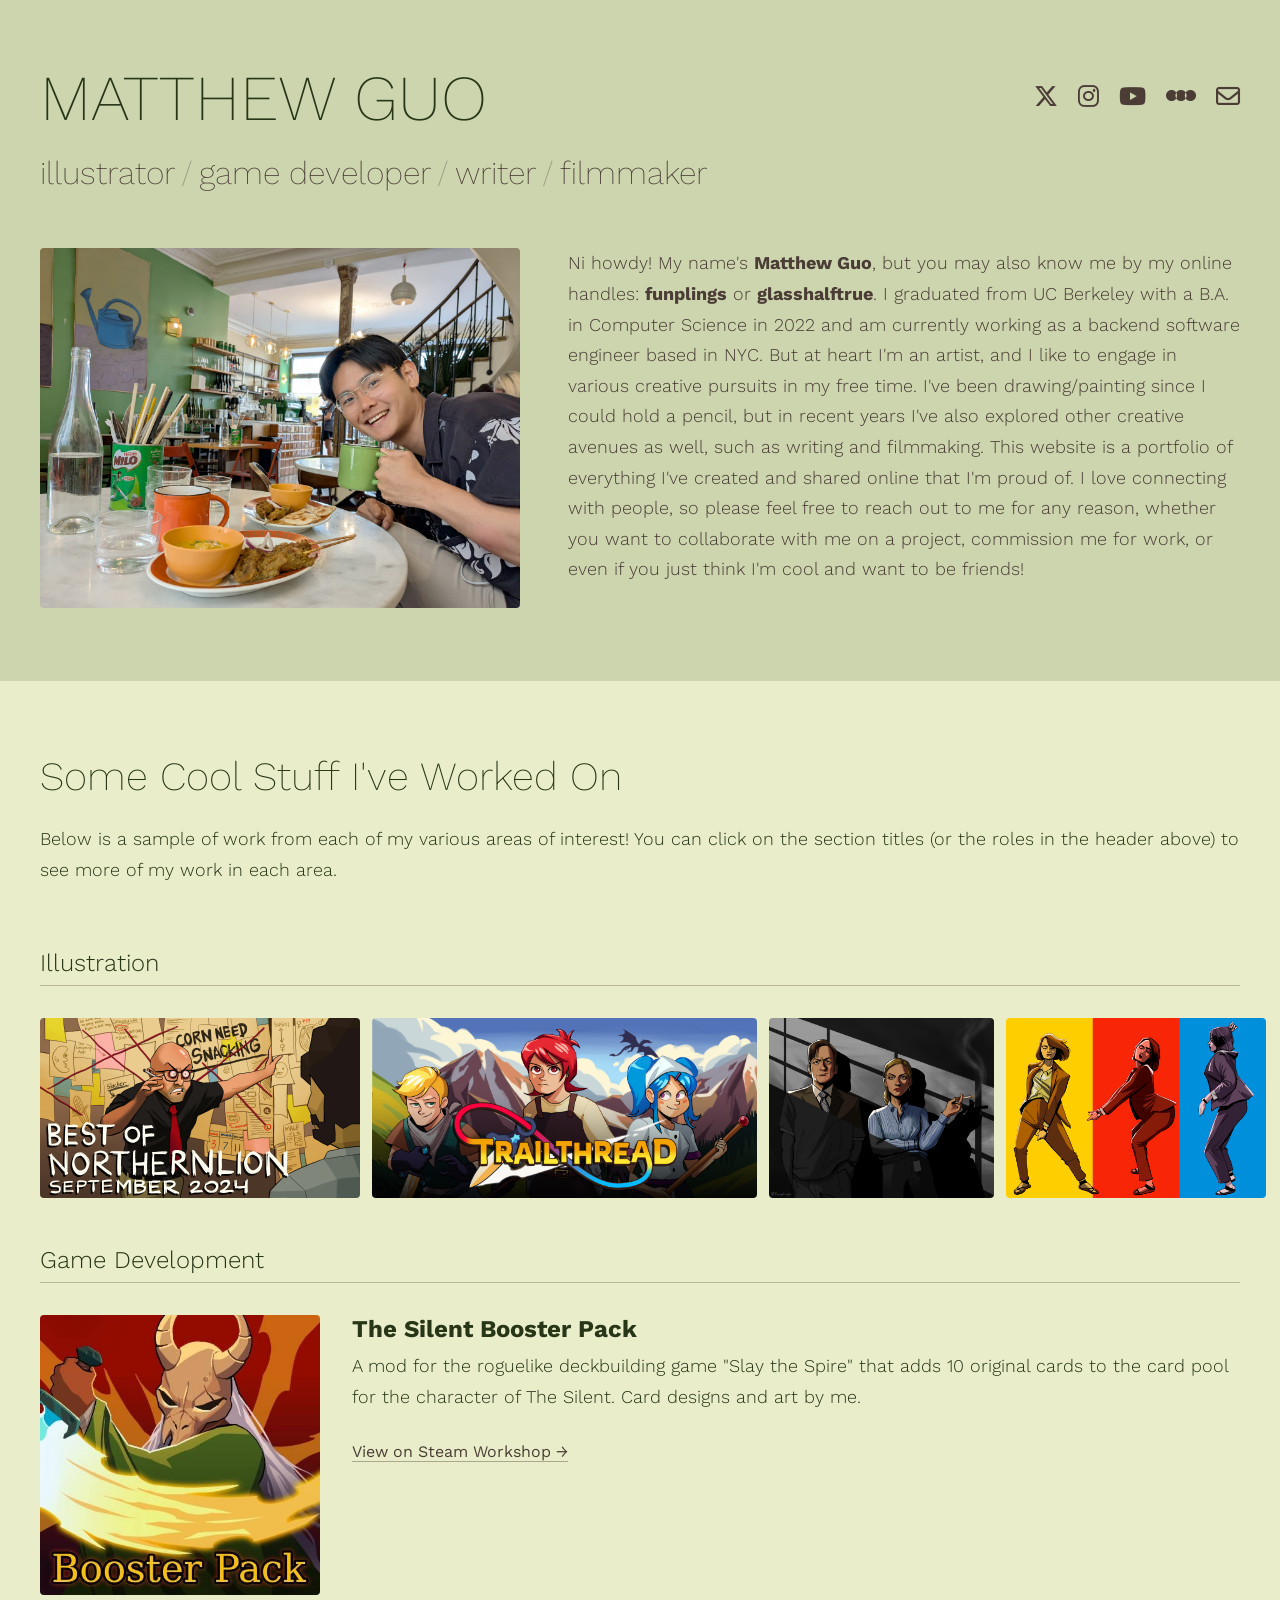
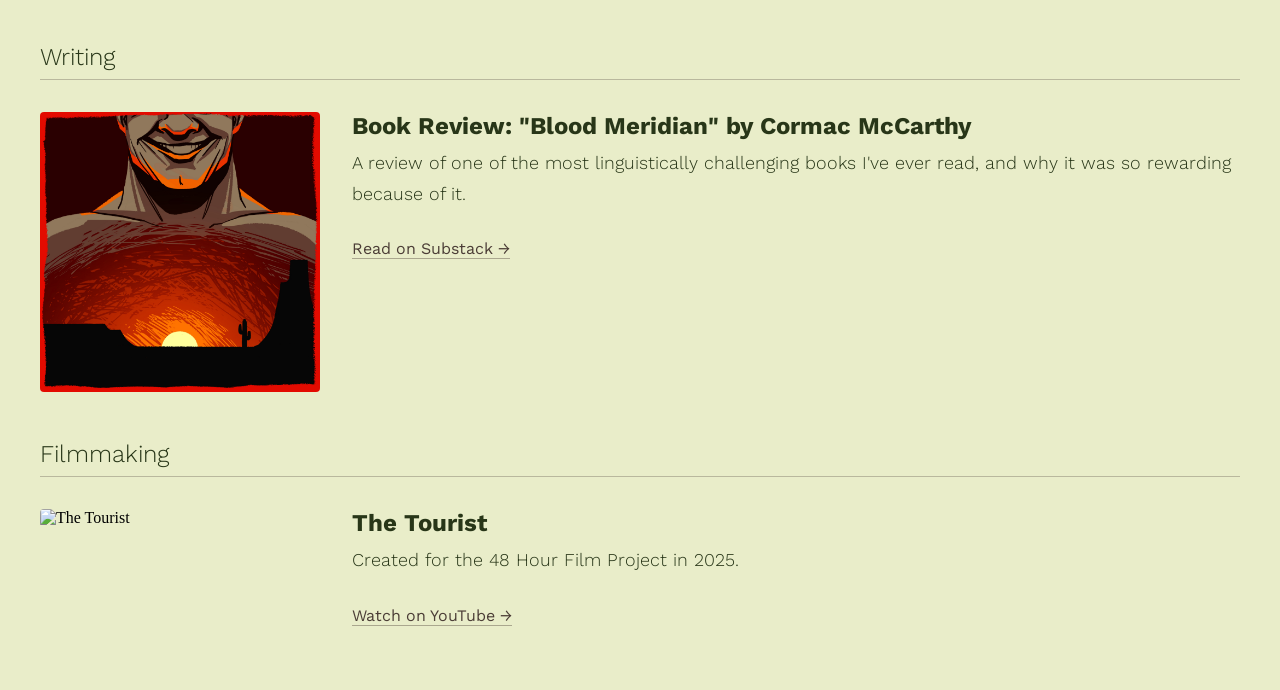
==== index.html @ 352f8424 "fix for mobile and other things" ====
<!DOCTYPE html>
<html lang="en">
<head>
    <meta charset="UTF-8">
    <meta name="viewport" content="width=device-width, initial-scale=1.0">
    <link rel="preconnect" href="https://fonts.googleapis.com">
    <link rel="preconnect" href="https://fonts.gstatic.com" crossorigin>
    <link href="https://fonts.googleapis.com/css2?family=Work+Sans:ital,wght@0,100..900;1,100..900&display=swap" rel="stylesheet">
    <link rel="stylesheet" href="styles.css">
    <title>Matthew Guo</title>
    <style>
        .profile {
            display: flex;
            gap: 48px;
            align-items: flex-start;
        }

        .profile-image {
            width: 480px;
            flex-shrink: 0;
            border-radius: 4px;
        }

        .bio {
            line-height: 1.7;
        }

        @media (max-width: 768px) {
            .profile {
                flex-direction: column;
            }

            .profile-image {
                width: 100%;
            }
        }


        .showcase {
            margin-top: 64px;
            display: flex;
            flex-direction: column;
            gap: 48px;
        }

        .showcase-section {
            display: flex;
            flex-direction: column;
            gap: 16px;
        }

        .section-heading:hover {
            opacity: 0.6;
        }

        .showcase-content {
            display: flex;
            gap: 32px;
            align-items: flex-start;
        }

        .showcase-images {
            display: flex;
            gap: 12px;
            flex-shrink: 0;
        }

        .showcase-images img {
            width: 280px;
            height: auto;
            border-radius: 4px;
        }

        .showcase-images--illustrations img {
            width: auto;
            height: 180px;
            cursor: pointer;
            transition: opacity 0.2s ease;
        }

        .showcase-images--illustrations img:hover {
            opacity: 0.85;
        }

        .showcase-info h4 {
            margin-bottom: 8px;
        }

        @media (max-width: 768px) {
            .showcase {
                margin-top: 32px;
                gap: 32px;
            }

            .showcase-content {
                flex-direction: column;
            }

            .showcase-images {
                width: 100%;
                flex-wrap: wrap;
            }

            .showcase-images img {
                width: calc(50% - 6px);
            }

            .showcase-images--illustrations img {
                width: calc(50% - 6px);
                height: auto;
            }
        }
    </style>
</head>
<body>
    <div class="container">
        <div id="site-header"></div>

        <div class="profile">
            <img src="src/assets/images/matthew_guo.png" class="profile-image">
            <div class="bio">
                Ni howdy! My name's <b>Matthew Guo</b>, but you may also know me by my online handles: <b>funplings</b> or <b>glasshalftrue</b>. I graduated from UC Berkeley with a B.A. in Computer Science in 2022 and am currently working as a backend software engineer based in NYC. But at heart I'm an artist, and I like to engage in various creative pursuits in my free time. I've been drawing/painting since I could hold a pencil, but in recent years I've also explored other creative avenues as well, such as writing and filmmaking. This website is a portfolio of everything I've created and shared online that I'm proud of. I love connecting with people, so please feel free to reach out to me for any reason, whether you want to collaborate with me on a project, commission me for work, or even if you just think I'm cool and want to be friends!
            </div>
        </div>
    </div>

    <div class="works-section">
        <div class="container">
        <h2>Some Cool Stuff I've Worked On</h2>
        <p>Below is a sample of work from each of my various areas of interest! You can click on the section titles (or the roles in the header above) to see more of my work in each area.</p>
        <div class="showcase">
            <div class="showcase-section">
                <a href="illustrator.html" class="section-heading">Illustration</a>
                <div class="showcase-content">
                    <div class="showcase-images showcase-images--illustrations">
                        <img src="src/assets/images/art/commissions/best-of-sept-2024.png" alt="Best of Northernlion 2024">
                        <img src="src/assets/images/art/commissions/trailthread.png" alt="Trailthread">
                        <img src="src/assets/images/art/personal/kim_and_jimmy.png" alt="Kim and Jimmy">
                        <img src="src/assets/images/art/personal/kinds_of_kindness.png" alt="Kinds of Kindness">
                    </div>
                </div>
            </div>

            <div class="showcase-section">
                <a href="game-developer.html" class="section-heading">Game Development</a>
                <div class="showcase-content">
                    <div class="showcase-images">
                        <img src="src/assets/images/game_thumbnails/silent_booster_pack.png" alt="The Silent Booster Pack">
                    </div>
                    <div class="showcase-info">
                        <h4><b>The Silent Booster Pack</b></h4>
                        <p>A mod for the roguelike deckbuilding game "Slay the Spire" that adds 10 original cards to the card pool for the character of The Silent. Card designs and art by me.</p>
                        <a href="https://steamcommunity.com/sharedfiles/filedetails/?id=2894835703" target="_blank" class="read-link">View on Steam Workshop →</a>
                    </div>
                </div>
            </div>

            <div class="showcase-section">
                <a href="writer.html" class="section-heading">Writing</a>
                <div class="showcase-content">
                    <div class="showcase-images">
                        <img src="src/assets/images/article_thumbnails/blood_meridian_review.png" alt="Book Review: Blood Meridian by Cormac McCarthy">
                    </div>
                    <div class="showcase-info">
                        <h4><b>Book Review: "Blood Meridian" by Cormac McCarthy</b></h4>
                        <p>A review of one of the most linguistically challenging books I've ever read, and why it was so rewarding because of it.</p>
                        <a href="https://glasshalftrue.substack.com/p/book-review-blood-meridian-by-cormac" target="_blank" class="read-link">Read on Substack →</a>
                    </div>
                </div>
            </div>

            <div class="showcase-section">
                <a href="filmmaker.html" class="section-heading">Filmmaking</a>
                <div class="showcase-content">
                    <div class="showcase-images">
                        <img src="https://img.youtube.com/vi/J6DMEu5C-rU/maxresdefault.jpg" alt="The Tourist">
                    </div>
                    <div class="showcase-info">
                        <h4><b>The Tourist</b></h4>
                        <p>Created for the 48 Hour Film Project in 2025.</p>
                        <a href="https://www.youtube.com/watch?v=J6DMEu5C-rU" target="_blank" class="read-link">Watch on YouTube →</a>
                    </div>
                </div>
            </div>
        </div>
        </div>
    </div>

    <div id="modal" class="modal">
        <span class="modal-close">&times;</span>
        <img class="modal-content" id="modal-image">
    </div>

    <script>
        const modal = document.getElementById('modal');
        const modalImg = document.getElementById('modal-image');
        const closeBtn = document.querySelector('.modal-close');
        const showcaseImages = document.querySelectorAll('.showcase-images--illustrations img');

        showcaseImages.forEach(img => {
            img.addEventListener('click', function() {
                modal.classList.add('show');
                modalImg.src = this.src;
            });
        });

        closeBtn.addEventListener('click', function() {
            modal.classList.remove('show');
        });

        modal.addEventListener('click', function(e) {
            if (e.target === modal) {
                modal.classList.remove('show');
            }
        });
    </script>
    <script src="header.js"></script>
    <script>initHeader(null);</script>
</body>
</html>
---- styles.css ----
body {
    background-color: #ccd5ae;
    margin: 0;
}

.container {
    max-width: 1200px;
    margin: 0 auto;
    position: relative;
    padding: 0 24px;
}

h1 {
    color: #283618;
    font-size: 64px;
    font-family: "Work Sans", sans-serif;
    font-weight: 200;
    font-style: normal;
    margin-bottom: 10px;
    margin-top: 60px;
}

h1 a {
    color: inherit;
    text-decoration: none;
}

.roles {
    color: rgb(75, 61, 54);
    font-size: 32px;
    font-family: "Work Sans", sans-serif;
    font-weight: 200;
    font-style: normal;
    margin-top: 0;
    margin-bottom: 48px;
}

.roles a {
    color: rgb(75, 61, 54);
    text-decoration: none;
    transition: opacity 0.2s ease;
}

.roles a:hover {
    opacity: 0.5;
}

.roles a.active {
    font-weight: 500;
}

.roles .sep {
    opacity: 0.4;
    margin: 0 6px;
}

.bio {
    color: rgb(75, 61, 54);
    font-family: "Work Sans", sans-serif;
    font-weight: 300;
    font-size: 18px;
    line-height: 1.7;
    margin-bottom: 48px;
}

.art-grid {
    display: grid;
    grid-template-columns: 1fr 1fr 1fr;
    gap: 16px;
    margin-top: 20px;
}

.art-column {
    padding: 0px;
    border-radius: 8px;
}

.art-image {
    width: 100%;
    max-width: 400px;
    margin-bottom: 16px;
    cursor: pointer;
}

.modal {
    display: none;
    position: fixed;
    z-index: 1000;
    left: 0;
    top: 0;
    width: 100%;
    height: 100%;
    background-color: rgba(0, 0, 0, 0.8);
    justify-content: center;
    align-items: center;
}

.modal.show {
    display: flex;
}

.modal-content {
    max-width: 90%;
    max-height: 90%;
    object-fit: contain;
}

.modal-close {
    position: absolute;
    top: 20px;
    right: 30px;
    color: white;
    font-size: 40px;
    font-weight: bold;
    cursor: pointer;
    z-index: 1001;
}

.modal-close:hover {
    opacity: 0.7;
}

.category-section {
    margin-bottom: 80px;
}

.section-heading {
    display: block;
    color: #283618;
    font-family: "Work Sans", sans-serif;
    font-size: 24px;
    font-weight: 300;
    text-decoration: none;
    padding-bottom: 8px;
    border-bottom: 1px solid rgba(75, 61, 54, 0.3);
    transition: opacity 0.2s ease;
    margin-bottom: 16px;
}

p {
    color: #283618;
    font-family: "Work Sans", sans-serif;
    font-weight: 300;
    font-size: 18px;
    line-height: 1.7;
    margin-top: 0;
}

.social-links {
    display: flex;
    gap: 20px;
    position: absolute;
    top: 24px;
    right: 24px;
}

.social-links a {
    color: rgb(75, 61, 54);
    font-size: 24px;
    text-decoration: none;
    transition: opacity 0.2s ease;
}

.social-links a:hover {
    opacity: 0.5;
}

h2 {
    color: #283618;
    font-size: 40px;
    font-family: "Work Sans", sans-serif;
    font-weight: 200;
    font-style: normal;
    margin-top: 48px;
    margin-bottom: 24px;
}

h4 {
    color: #283618;
    font-size: 24px;
    font-family: "Work Sans", sans-serif;
    font-weight: 300;
    font-style: normal;
    margin-top: 0;
    margin-bottom: 16px;
}

.video-grid {
    display: flex;
    flex-direction: column;
    gap: 32px;
}

.film-entry {
    margin-bottom: 48px;
}

.video {
    width: 100%;
    max-width: 854px;
    aspect-ratio: 16 / 9;
    border: none;
    border-radius: 4px;
}

.read-link {
    display: inline-block;
    margin-top: 12px;
    color: rgb(75, 61, 54);
    font-family: "Work Sans", sans-serif;
    font-size: 16px;
    font-weight: 400;
    text-decoration: none;
    border-bottom: 1px solid rgba(75, 61, 54, 0.4);
    transition: opacity 0.2s ease;
}

.read-link:hover {
    opacity: 0.5;
}

.works-section {
    background-color: #e9edc9;
    padding: 24px 0 64px;
    margin-top: 48px;
}

footer {
    height: 0;
}

@media (max-width: 768px) {
    .container {
        padding: 0 16px;
    }

    #site-header {
        padding-top: 64px;
    }

    h1 {
        font-size: 40px;
        margin-top: 0;
    }

    .roles {
        font-size: 17px;
        margin-bottom: 16px;
    }

    .roles .sep {
        margin: 0 4px;
    }

    .roles a {
        white-space: nowrap;
    }

    .social-links {
        top: 16px;
        right: 16px;
        gap: 14px;
    }

    .social-links a {
        font-size: 18px;
    }

    h2 {
        font-size: 28px;
    }

    .art-grid {
        grid-template-columns: 1fr;
        gap: 20px;
    }
}
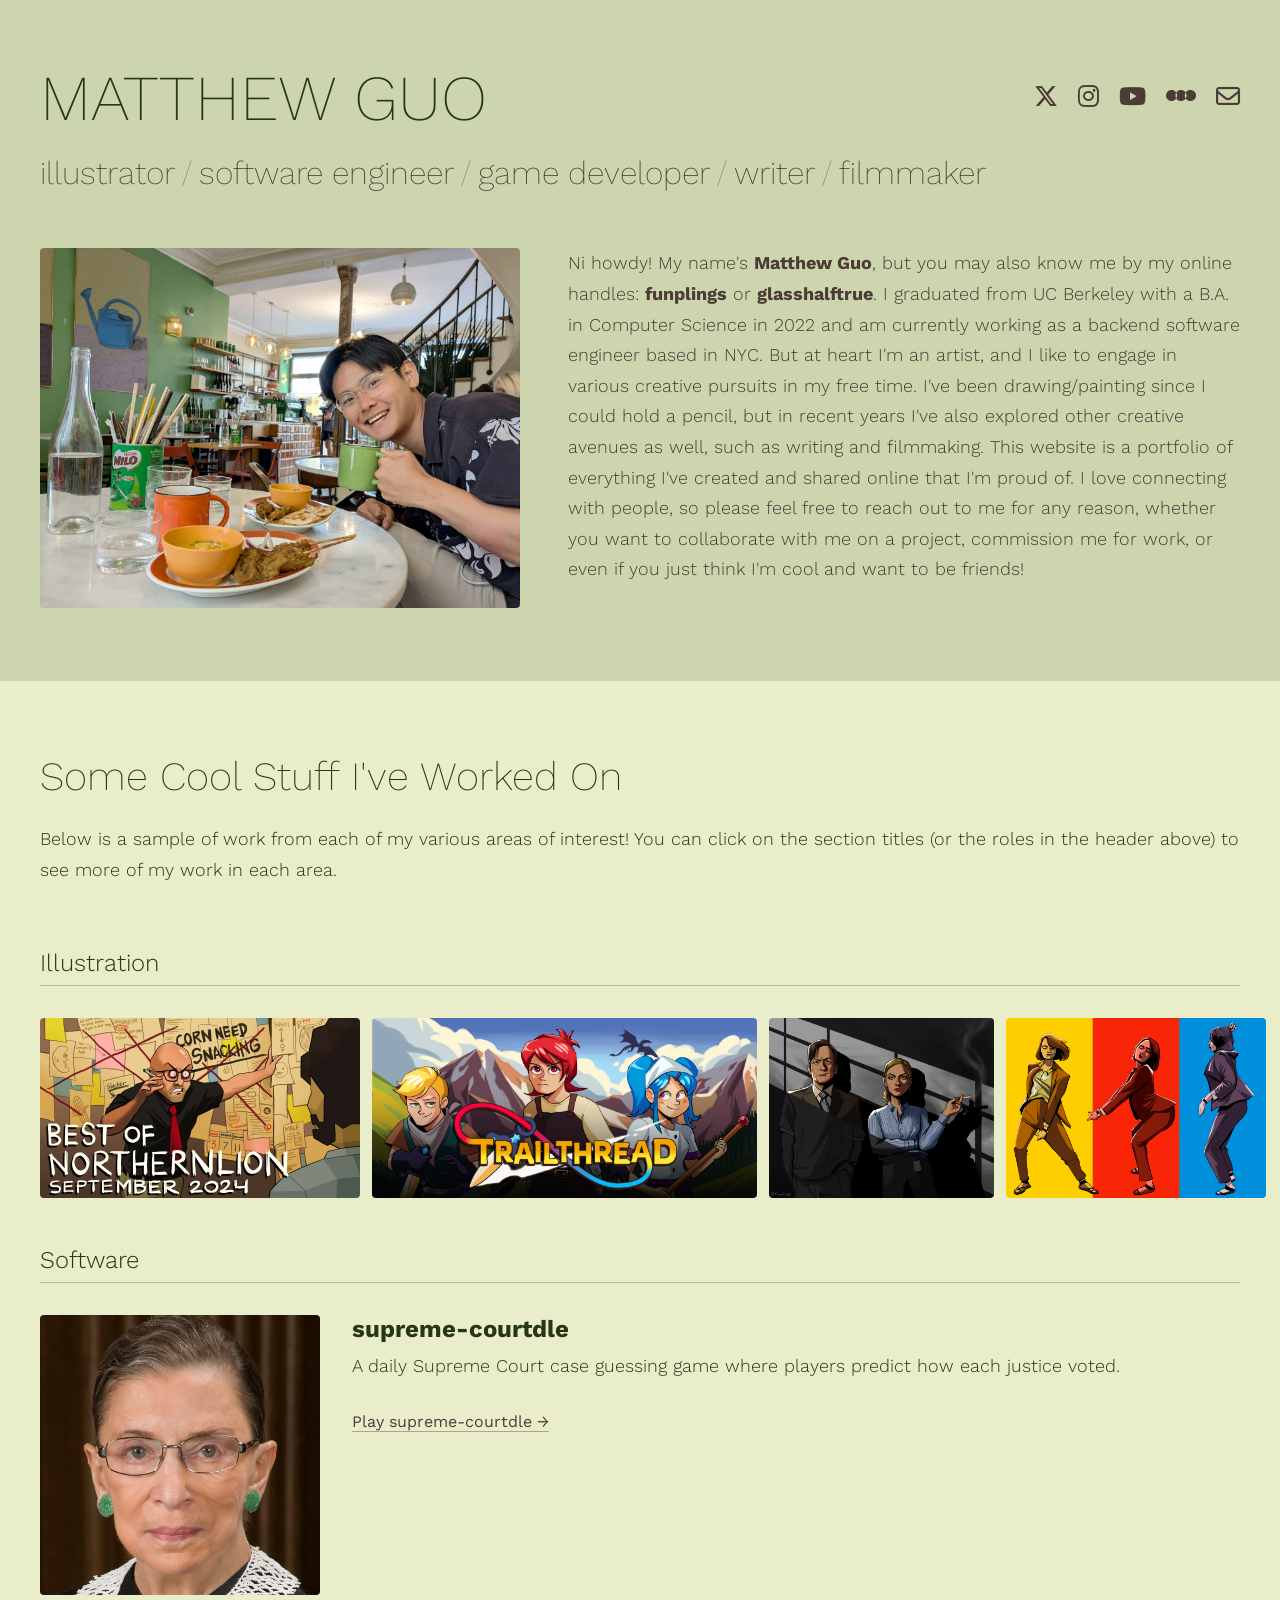
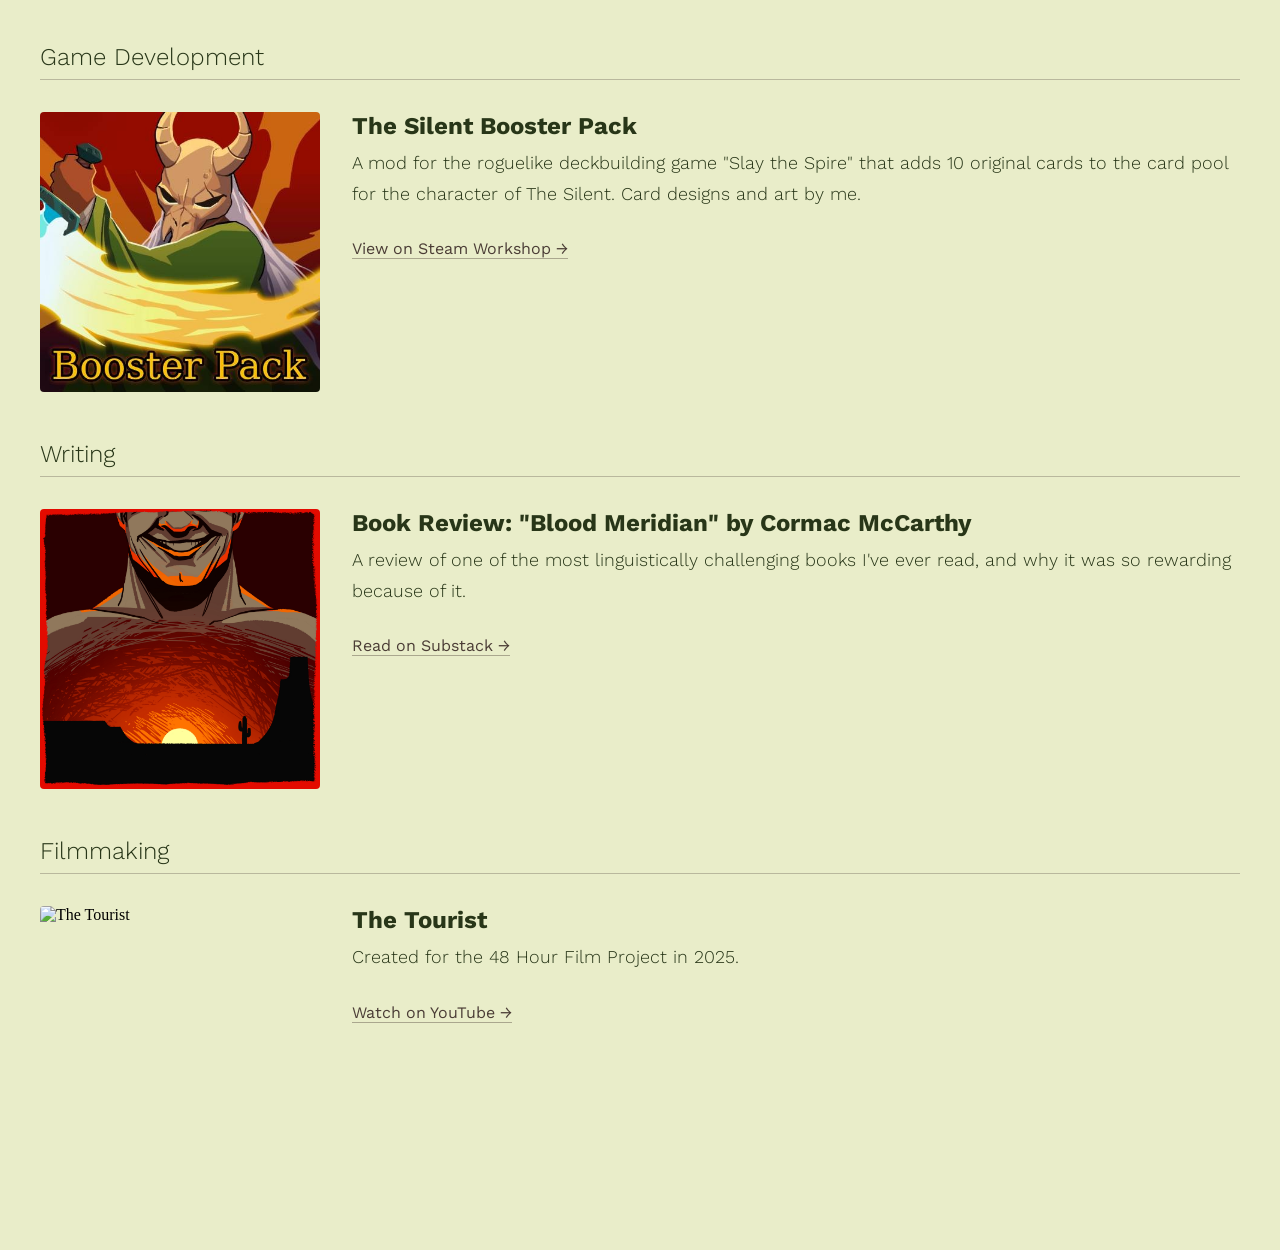
==== commit 5c3161c8: "add supreme-courtdle" ====
--- a/index.html
+++ b/index.html
@@ -71,6 +71,11 @@
             border-radius: 4px;
         }
 
+        .showcase-images--square img {
+            aspect-ratio: 1;
+            object-fit: cover;
+        }
+
         .showcase-images--illustrations img {
             width: auto;
             height: 180px;
@@ -102,11 +107,11 @@
             }
 
             .showcase-images img {
-                width: calc(50% - 6px);
+                width: 100%;
             }
 
             .showcase-images--illustrations img {
-                width: calc(50% - 6px);
+                width: 100%;
                 height: auto;
             }
         }
@@ -142,6 +147,20 @@
             </div>
 
             <div class="showcase-section">
+                <a href="software-engineer.html" class="section-heading">Software</a>
+                <div class="showcase-content">
+                    <div class="showcase-images showcase-images--square">
+                        <img src="src/assets/images/software/ruth_bader_ginsburg.jpg" alt="Ruth Bader Ginsburg">
+                    </div>
+                    <div class="showcase-info">
+                        <h4><b>supreme-courtdle</b></h4>
+                        <p>A daily Supreme Court case guessing game where players predict how each justice voted.</p>
+                        <a href="https://supreme-courtdle.vercel.app/" target="_blank" class="read-link">Play supreme-courtdle →</a>
+                    </div>
+                </div>
+            </div>
+
+            <div class="showcase-section">
                 <a href="game-developer.html" class="section-heading">Game Development</a>
                 <div class="showcase-content">
                     <div class="showcase-images">
@@ -172,7 +191,7 @@
             <div class="showcase-section">
                 <a href="filmmaker.html" class="section-heading">Filmmaking</a>
                 <div class="showcase-content">
-                    <div class="showcase-images">
+                    <div class="showcase-images showcase-images--square">
                         <img src="https://img.youtube.com/vi/J6DMEu5C-rU/maxresdefault.jpg" alt="The Tourist">
                     </div>
                     <div class="showcase-info">
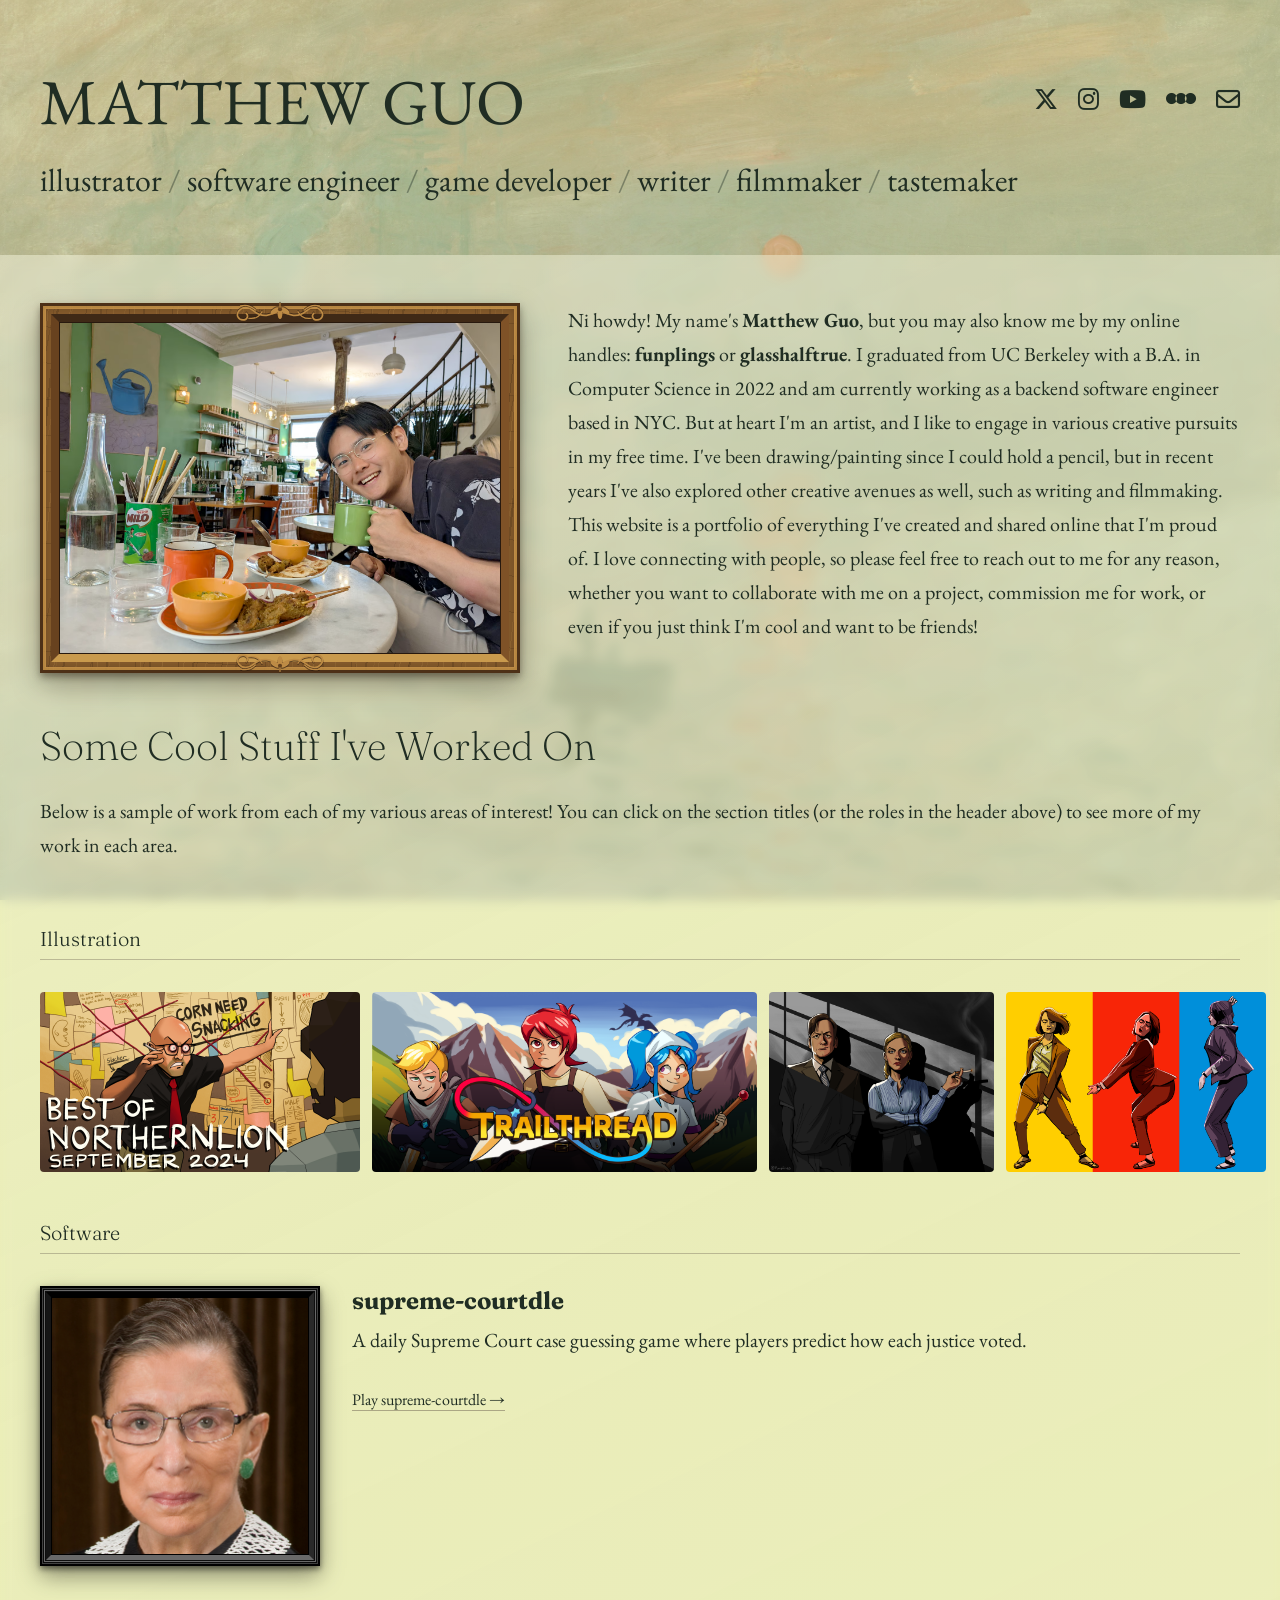
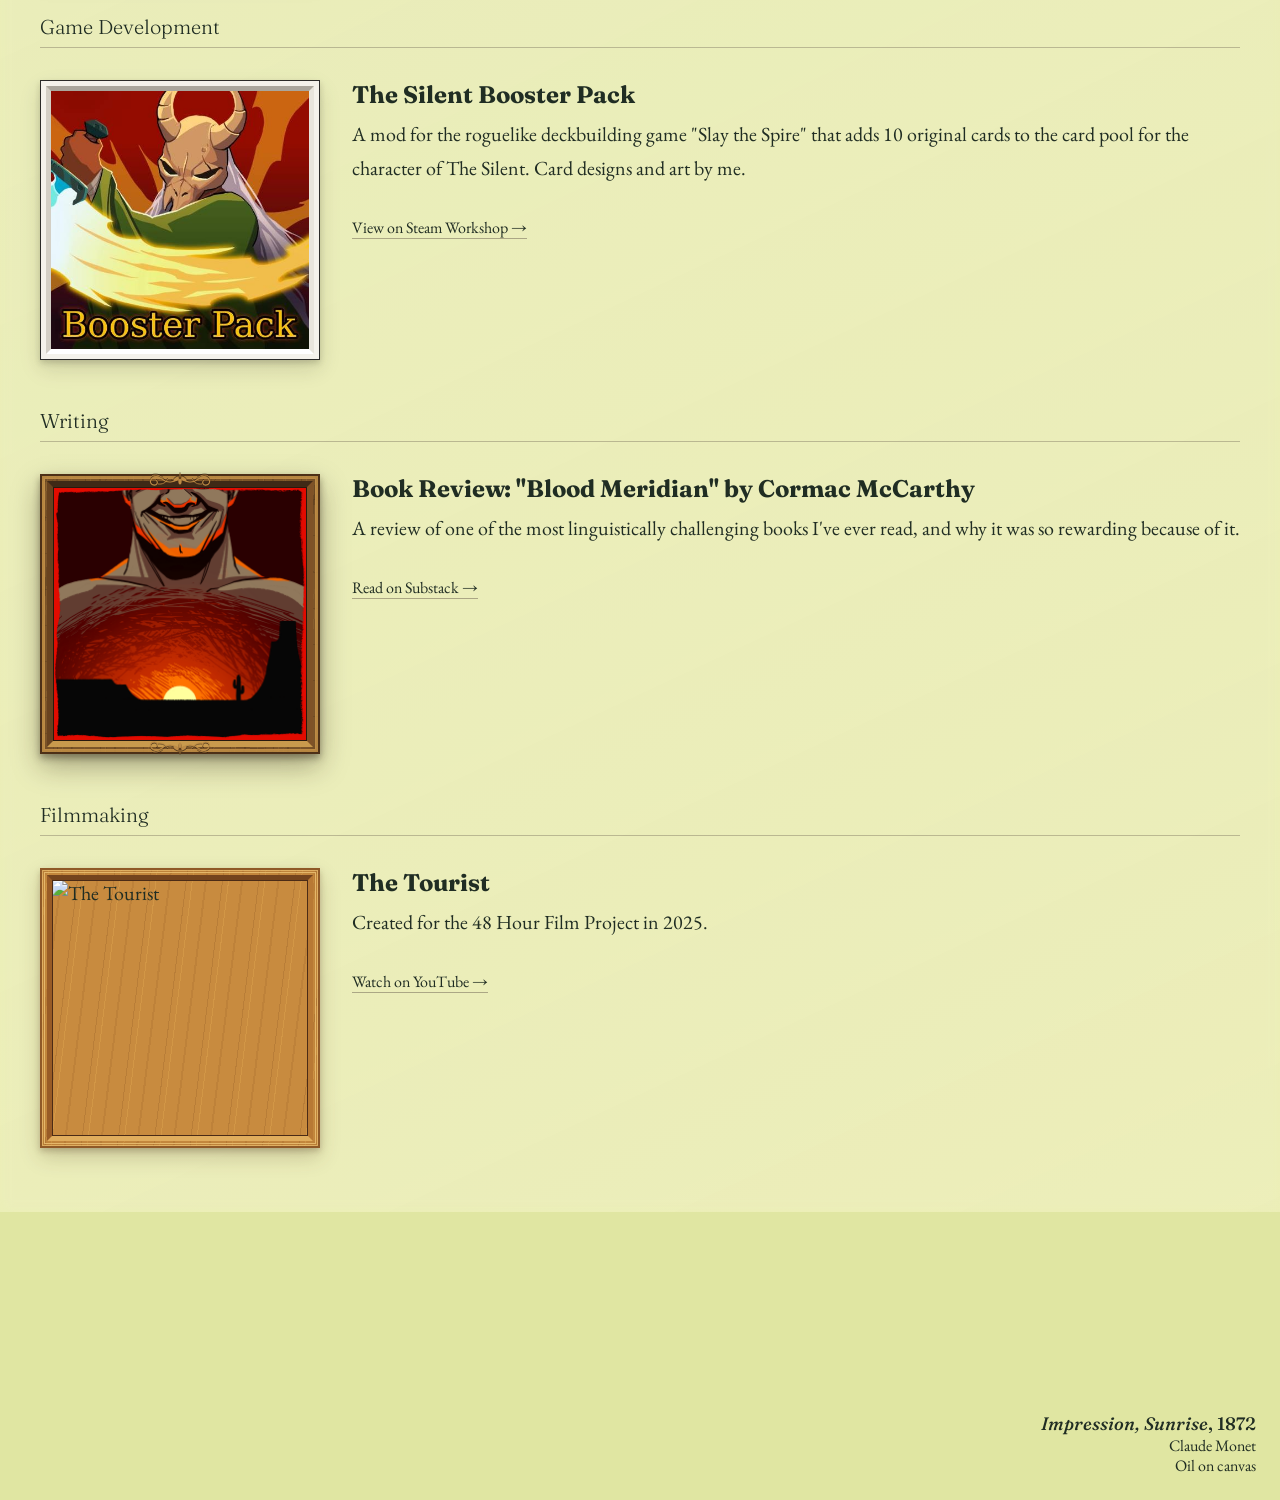
==== commit b6e44c9e: "v2" ====
--- a/index.html
+++ b/index.html
@@ -5,24 +5,105 @@
     <meta name="viewport" content="width=device-width, initial-scale=1.0">
     <link rel="preconnect" href="https://fonts.googleapis.com">
     <link rel="preconnect" href="https://fonts.gstatic.com" crossorigin>
-    <link href="https://fonts.googleapis.com/css2?family=Work+Sans:ital,wght@0,100..900;1,100..900&display=swap" rel="stylesheet">
-    <link rel="stylesheet" href="styles.css">
+    <link href="https://fonts.googleapis.com/css2?family=EB+Garamond:ital,wght@0,400..800;1,400..800&family=Fraunces:opsz,wght@9..144,300..700&display=swap" rel="stylesheet">
+    <link rel="stylesheet" href="styles.css?v=paintings-64">
     <title>Matthew Guo</title>
     <style>
         .profile {
             display: flex;
             gap: 48px;
             align-items: flex-start;
-        }
-
-        .profile-image {
+            padding-top: 24px;
+        }
+
+        .profile-image,
+        .showcase-frame img {
+            display: block;
+            width: 100%;
+            border: 8px solid;
+            border-color: #3f2916 #7f5227 #c99a4d #68421f;
+            outline: 1px solid #28190e;
+            outline-offset: -9px;
+            box-sizing: border-box;
+        }
+
+        .profile-frame {
             width: 480px;
-            flex-shrink: 0;
-            border-radius: 4px;
+            flex: 0 0 480px;
+        }
+
+        .profile-frame,
+        .showcase-frame {
+            position: relative;
+            box-sizing: border-box;
+            padding: 8px;
+            background:
+                repeating-linear-gradient(
+                    96deg,
+                    rgba(38, 23, 12, 0.2) 0 1px,
+                    transparent 1px 5px,
+                    rgba(224, 178, 99, 0.14) 5px 6px,
+                    transparent 6px 14px,
+                    rgba(38, 23, 12, 0.18) 14px 16px,
+                    transparent 16px 27px,
+                    rgba(224, 178, 99, 0.11) 27px 28px,
+                    transparent 28px 43px
+                ),
+                repeating-linear-gradient(
+                    101deg,
+                    transparent 0 11px,
+                    rgba(37, 22, 11, 0.12) 11px 12px,
+                    transparent 12px 29px,
+                    rgba(218, 168, 91, 0.08) 29px 30px,
+                    transparent 30px 52px
+                ),
+                repeating-linear-gradient(
+                    4deg,
+                    transparent 0 18px,
+                    rgba(40, 24, 12, 0.16) 18px 19px,
+                    transparent 19px 36px
+                ),
+                #855b2c;
+            border: 3px solid #4d3017;
+            outline: 1px solid #bd8b45;
+            outline-offset: -6px;
+            box-shadow:
+                inset 0 0 0 2px rgba(202, 151, 73, 0.78),
+                inset 0 0 11px rgba(43, 25, 11, 0.42),
+                0 4px 7px rgba(31, 20, 10, 0.38),
+                0 12px 26px rgba(31, 20, 10, 0.34);
+        }
+
+        .profile-frame::before,
+        .profile-frame::after,
+        .showcase-frame::before,
+        .showcase-frame::after {
+            content: "";
+            position: absolute;
+            z-index: 1;
+            left: 50%;
+            width: 150px;
+            height: 24px;
+            background: url("src/assets/images/frame-flourish.svg") center / contain no-repeat;
+            filter: drop-shadow(0 1px 0 rgba(45, 29, 17, 0.7));
+            pointer-events: none;
+        }
+
+        .profile-frame::before,
+        .showcase-frame::before {
+            top: -5px;
+            transform: translateX(-50%) rotate(180deg);
+        }
+
+        .profile-frame::after,
+        .showcase-frame::after {
+            bottom: -5px;
+            transform: translateX(-50%);
         }
 
         .bio {
             line-height: 1.7;
+            margin-bottom: 0;
         }
 
         @media (max-width: 768px) {
@@ -30,8 +111,9 @@
                 flex-direction: column;
             }
 
-            .profile-image {
-                width: 100%;
+            .profile-frame {
+                width: 100%;
+                flex-basis: auto;
             }
         }
 
@@ -69,6 +151,35 @@
             width: 280px;
             height: auto;
             border-radius: 4px;
+        }
+
+        .showcase-frame {
+            width: 280px;
+            flex: 0 0 280px;
+            padding: 5px;
+            border-width: 2px;
+            outline-offset: -5px;
+        }
+
+        .showcase-frame::before,
+        .showcase-frame::after {
+            width: 104px;
+            height: 17px;
+        }
+
+        .showcase-frame::before {
+            top: -4px;
+        }
+
+        .showcase-frame::after {
+            bottom: -4px;
+        }
+
+        .showcase-frame img {
+            width: 100%;
+            border-width: 6px;
+            border-radius: 0;
+            outline-offset: -7px;
         }
 
         .showcase-images--square img {
@@ -110,6 +221,11 @@
                 width: 100%;
             }
 
+            .showcase-frame {
+                width: 100%;
+                flex-basis: auto;
+            }
+
             .showcase-images--illustrations img {
                 width: 100%;
                 height: auto;
@@ -120,17 +236,18 @@
 <body>
     <div class="container">
         <div id="site-header"></div>
-
+    </div>
+
+    <div class="works-section">
+        <div class="container">
         <div class="profile">
-            <img src="src/assets/images/matthew_guo.png" class="profile-image">
+            <div class="profile-frame">
+                <img src="src/assets/images/matthew_guo.png" class="profile-image" alt="Matthew Guo">
+            </div>
             <div class="bio">
                 Ni howdy! My name's <b>Matthew Guo</b>, but you may also know me by my online handles: <b>funplings</b> or <b>glasshalftrue</b>. I graduated from UC Berkeley with a B.A. in Computer Science in 2022 and am currently working as a backend software engineer based in NYC. But at heart I'm an artist, and I like to engage in various creative pursuits in my free time. I've been drawing/painting since I could hold a pencil, but in recent years I've also explored other creative avenues as well, such as writing and filmmaking. This website is a portfolio of everything I've created and shared online that I'm proud of. I love connecting with people, so please feel free to reach out to me for any reason, whether you want to collaborate with me on a project, commission me for work, or even if you just think I'm cool and want to be friends!
             </div>
         </div>
-    </div>
-
-    <div class="works-section">
-        <div class="container">
         <h2>Some Cool Stuff I've Worked On</h2>
         <p>Below is a sample of work from each of my various areas of interest! You can click on the section titles (or the roles in the header above) to see more of my work in each area.</p>
         <div class="showcase">
@@ -149,7 +266,7 @@
             <div class="showcase-section">
                 <a href="software-engineer.html" class="section-heading">Software</a>
                 <div class="showcase-content">
-                    <div class="showcase-images showcase-images--square">
+                    <div class="showcase-images showcase-images--square showcase-frame">
                         <img src="src/assets/images/software/ruth_bader_ginsburg.jpg" alt="Ruth Bader Ginsburg">
                     </div>
                     <div class="showcase-info">
@@ -163,7 +280,7 @@
             <div class="showcase-section">
                 <a href="game-developer.html" class="section-heading">Game Development</a>
                 <div class="showcase-content">
-                    <div class="showcase-images">
+                    <div class="showcase-images showcase-frame">
                         <img src="src/assets/images/game_thumbnails/silent_booster_pack.png" alt="The Silent Booster Pack">
                     </div>
                     <div class="showcase-info">
@@ -177,7 +294,7 @@
             <div class="showcase-section">
                 <a href="writer.html" class="section-heading">Writing</a>
                 <div class="showcase-content">
-                    <div class="showcase-images">
+                    <div class="showcase-images showcase-frame">
                         <img src="src/assets/images/article_thumbnails/blood_meridian_review.png" alt="Book Review: Blood Meridian by Cormac McCarthy">
                     </div>
                     <div class="showcase-info">
@@ -191,7 +308,7 @@
             <div class="showcase-section">
                 <a href="filmmaker.html" class="section-heading">Filmmaking</a>
                 <div class="showcase-content">
-                    <div class="showcase-images showcase-images--square">
+                    <div class="showcase-images showcase-images--square showcase-frame project-frame--black">
                         <img src="https://img.youtube.com/vi/J6DMEu5C-rU/maxresdefault.jpg" alt="The Tourist">
                     </div>
                     <div class="showcase-info">
@@ -233,7 +350,7 @@
             }
         });
     </script>
-    <script src="header.js"></script>
+    <script src="header.js?v=paintings-64"></script>
     <script>initHeader(null);</script>
 </body>
 </html>
--- a/styles.css
+++ b/styles.css
@@ -1,6 +1,67 @@
 body {
-    background-color: #ccd5ae;
+    background-color: #e0e6a2;
+    color: #202d23;
+    font-family: "EB Garamond", serif;
     margin: 0;
+    min-height: 100vh;
+}
+
+body > *:not(.painting-background):not(.modal) {
+    position: relative;
+    z-index: 1;
+}
+
+div,
+p {
+    font-size: 20px;
+}
+
+h1,
+h2,
+h4,
+p,
+.roles,
+.bio,
+.section-heading,
+.read-link,
+.social-links {
+    text-shadow: none;
+}
+
+.painting-background {
+    position: fixed;
+    z-index: 0;
+    inset: 0;
+    overflow: hidden;
+    pointer-events: none;
+    background-color: #e0e6a2;
+}
+
+.painting-background__image,
+.painting-background__wash {
+    position: absolute;
+    inset: 0;
+}
+
+.painting-background__image {
+    background-position: center;
+    background-size: cover;
+    opacity: 0.58;
+    filter: saturate(0.82) contrast(0.92);
+    transform: scale(1.025);
+}
+
+.painting-background__wash {
+    background: rgba(224, 230, 162, 0.18);
+}
+
+.page-software-engineer .painting-background__image,
+.page-game-developer .painting-background__image {
+    opacity: 0.44;
+}
+
+.page-filmmaker .painting-background__image {
+    background-position: 68% center;
 }
 
 .container {
@@ -11,9 +72,9 @@
 }
 
 h1 {
-    color: #283618;
+    color: #202d23;
     font-size: 64px;
-    font-family: "Work Sans", sans-serif;
+    font-family: "EB Garamond", serif;
     font-weight: 200;
     font-style: normal;
     margin-bottom: 10px;
@@ -26,9 +87,9 @@
 }
 
 .roles {
-    color: rgb(75, 61, 54);
+    color: #202d23;
     font-size: 32px;
-    font-family: "Work Sans", sans-serif;
+    font-family: "EB Garamond", serif;
     font-weight: 200;
     font-style: normal;
     margin-top: 0;
@@ -36,7 +97,7 @@
 }
 
 .roles a {
-    color: rgb(75, 61, 54);
+    color: #202d23;
     text-decoration: none;
     transition: opacity 0.2s ease;
 }
@@ -55,10 +116,10 @@
 }
 
 .bio {
-    color: rgb(75, 61, 54);
-    font-family: "Work Sans", sans-serif;
+    color: #202d23;
+    font-family: "EB Garamond", serif;
     font-weight: 300;
-    font-size: 18px;
+    font-size: 20px;
     line-height: 1.7;
     margin-bottom: 48px;
 }
@@ -80,6 +141,218 @@
     max-width: 400px;
     margin-bottom: 16px;
     cursor: pointer;
+}
+
+.project-frame {
+    position: relative;
+    display: block;
+    width: 280px;
+    flex: 0 0 280px;
+    box-sizing: border-box;
+    padding: 5px;
+    background:
+        repeating-linear-gradient(
+            96deg,
+            rgba(38, 23, 12, 0.2) 0 1px,
+            transparent 1px 5px,
+            rgba(224, 178, 99, 0.14) 5px 6px,
+            transparent 6px 14px,
+            rgba(38, 23, 12, 0.18) 14px 16px,
+            transparent 16px 27px,
+            rgba(224, 178, 99, 0.11) 27px 28px,
+            transparent 28px 43px
+        ),
+        repeating-linear-gradient(
+            101deg,
+            transparent 0 11px,
+            rgba(37, 22, 11, 0.12) 11px 12px,
+            transparent 12px 29px,
+            rgba(218, 168, 91, 0.08) 29px 30px,
+            transparent 30px 52px
+        ),
+        #855b2c;
+    border: 2px solid #4d3017;
+    outline: 1px solid #bd8b45;
+    outline-offset: -5px;
+    box-shadow:
+        inset 0 0 0 2px rgba(202, 151, 73, 0.78),
+        inset 0 0 9px rgba(43, 25, 11, 0.42),
+        0 3px 6px rgba(31, 20, 10, 0.34),
+        0 9px 20px rgba(31, 20, 10, 0.28);
+}
+
+.project-frame::before,
+.project-frame::after {
+    content: "";
+    position: absolute;
+    z-index: 1;
+    left: 50%;
+    width: 104px;
+    height: 17px;
+    background: url("src/assets/images/frame-flourish.svg") center / contain no-repeat;
+    filter: drop-shadow(0 1px 0 rgba(45, 29, 17, 0.7));
+    pointer-events: none;
+}
+
+.project-frame::before {
+    top: -4px;
+    transform: translateX(-50%) rotate(180deg);
+}
+
+.project-frame::after {
+    bottom: -4px;
+    transform: translateX(-50%);
+}
+
+.project-frame img {
+    display: block;
+    width: 100%;
+    box-sizing: border-box;
+    border: 6px solid;
+    border-color: #3f2916 #7f5227 #c99a4d #68421f;
+    outline: 1px solid #28190e;
+    outline-offset: -7px;
+    border-radius: 0;
+}
+
+.project-frame--black,
+.showcase-frame.project-frame--black {
+    padding: 4px;
+    background: #111;
+    border-color: #000;
+    outline-color: #686868;
+    box-shadow:
+        inset 0 0 0 1px rgba(255, 255, 255, 0.22),
+        inset 0 0 8px rgba(0, 0, 0, 0.82),
+        0 3px 6px rgba(0, 0, 0, 0.5),
+        0 10px 22px rgba(0, 0, 0, 0.4);
+}
+
+.project-frame--black::before,
+.project-frame--black::after,
+.showcase-frame.project-frame--black::before,
+.showcase-frame.project-frame--black::after,
+.project-frame--white::before,
+.project-frame--white::after,
+.project-frame--acacia::before,
+.project-frame--acacia::after {
+    display: none;
+}
+
+.project-frame--black img,
+.showcase-frame.project-frame--black img {
+    border-width: 5px;
+    border-color: #000 #292929 #696969 #151515;
+    outline-color: #000;
+    outline-offset: -6px;
+}
+
+.project-frame--white {
+    padding: 5px;
+    background: #f4f2eb;
+    border: 1px solid #2b2b29;
+    outline: none;
+    box-shadow:
+        0 3px 6px rgba(36, 32, 24, 0.18),
+        0 9px 20px rgba(36, 32, 24, 0.14);
+}
+
+.showcase-frame.project-frame--white {
+    padding: 5px;
+    background: #f4f2eb;
+    border: 1px solid #2b2b29;
+    outline: none;
+    box-shadow:
+        0 3px 6px rgba(36, 32, 24, 0.18),
+        0 9px 20px rgba(36, 32, 24, 0.14);
+}
+
+.project-frame--white img {
+    border-width: 5px;
+    border-color: #aaa69c #e8e5dc #fff #d3cfc5;
+    outline: none;
+}
+
+.showcase-frame.project-frame--white img {
+    border-width: 5px;
+    border-color: #aaa69c #e8e5dc #fff #d3cfc5;
+    outline: none;
+}
+
+.project-frame--acacia {
+    padding: 5px;
+    background:
+        repeating-linear-gradient(
+            97deg,
+            rgba(104, 55, 18, 0.16) 0 1px,
+            transparent 1px 6px,
+            rgba(255, 203, 101, 0.18) 6px 7px,
+            transparent 7px 19px,
+            rgba(123, 68, 22, 0.13) 19px 21px,
+            transparent 21px 36px
+        ),
+        #c88b3f;
+    border-color: #8f5927;
+    outline-color: #e4b76a;
+    box-shadow:
+        inset 0 0 0 1px rgba(255, 213, 132, 0.55),
+        inset 0 0 8px rgba(93, 49, 17, 0.25),
+        0 3px 6px rgba(65, 38, 17, 0.24),
+        0 9px 20px rgba(65, 38, 17, 0.2);
+}
+
+.showcase-frame.project-frame--acacia {
+    padding: 5px;
+    background:
+        repeating-linear-gradient(
+            97deg,
+            rgba(104, 55, 18, 0.16) 0 1px,
+            transparent 1px 6px,
+            rgba(255, 203, 101, 0.18) 6px 7px,
+            transparent 7px 19px,
+            rgba(123, 68, 22, 0.13) 19px 21px,
+            transparent 21px 36px
+        ),
+        #c88b3f;
+    border-color: #8f5927;
+    outline-color: #e4b76a;
+    box-shadow:
+        inset 0 0 0 1px rgba(255, 213, 132, 0.55),
+        inset 0 0 8px rgba(93, 49, 17, 0.25),
+        0 3px 6px rgba(65, 38, 17, 0.24),
+        0 9px 20px rgba(65, 38, 17, 0.2);
+}
+
+.project-frame--acacia img {
+    border-width: 5px;
+    border-color: #74441d #b87934 #e0ad5d #985b26;
+    outline-color: #4b2b16;
+    outline-offset: -6px;
+}
+
+.showcase-frame.project-frame--acacia img {
+    border-width: 5px;
+    border-color: #74441d #b87934 #e0ad5d #985b26;
+    outline-color: #4b2b16;
+    outline-offset: -6px;
+}
+
+.art-frame {
+    width: 100%;
+    max-width: 400px;
+    margin-bottom: 20px;
+    flex-basis: auto;
+}
+
+.art-frame .art-image {
+    width: 100%;
+    max-width: none;
+    margin-bottom: 0;
+    transition: filter 0.2s ease;
+}
+
+.art-frame:hover .art-image {
+    filter: brightness(1.25);
 }
 
 .modal {
@@ -126,9 +399,9 @@
 
 .section-heading {
     display: block;
-    color: #283618;
-    font-family: "Work Sans", sans-serif;
-    font-size: 24px;
+    color: #202d23;
+    font-family: "Fraunces", serif;
+    font-size: 20px;
     font-weight: 300;
     text-decoration: none;
     padding-bottom: 8px;
@@ -138,10 +411,10 @@
 }
 
 p {
-    color: #283618;
-    font-family: "Work Sans", sans-serif;
+    color: #202d23;
+    font-family: "EB Garamond", serif;
     font-weight: 300;
-    font-size: 18px;
+    font-size: 20px;
     line-height: 1.7;
     margin-top: 0;
 }
@@ -155,7 +428,7 @@
 }
 
 .social-links a {
-    color: rgb(75, 61, 54);
+    color: #202d23;
     font-size: 24px;
     text-decoration: none;
     transition: opacity 0.2s ease;
@@ -166,9 +439,9 @@
 }
 
 h2 {
-    color: #283618;
+    color: #202d23;
     font-size: 40px;
-    font-family: "Work Sans", sans-serif;
+    font-family: "Fraunces", serif;
     font-weight: 200;
     font-style: normal;
     margin-top: 48px;
@@ -176,9 +449,9 @@
 }
 
 h4 {
-    color: #283618;
+    color: #202d23;
     font-size: 24px;
-    font-family: "Work Sans", sans-serif;
+    font-family: "Fraunces", serif;
     font-weight: 300;
     font-style: normal;
     margin-top: 0;
@@ -206,8 +479,8 @@
 .read-link {
     display: inline-block;
     margin-top: 12px;
-    color: rgb(75, 61, 54);
-    font-family: "Work Sans", sans-serif;
+    color: #202d23;
+    font-family: "EB Garamond", serif;
     font-size: 16px;
     font-weight: 400;
     text-decoration: none;
@@ -220,13 +493,50 @@
 }
 
 .works-section {
-    background-color: #e9edc9;
+    background:
+        linear-gradient(
+            155deg,
+            rgba(255, 255, 238, 0.2) 0%,
+            rgba(252, 251, 217, 0.08) 38%,
+            rgba(255, 249, 196, 0.16) 100%
+        ),
+        rgba(252, 251, 218, 0.3);
+    backdrop-filter: blur(6px) saturate(0.9);
+    -webkit-backdrop-filter: blur(6px) saturate(0.9);
     padding: 24px 0 64px;
     margin-top: 48px;
 }
 
 footer {
-    height: 0;
+    height: clamp(180px, 32vh, 360px);
+    display: flex;
+    align-items: flex-end;
+    justify-content: flex-end;
+    box-sizing: border-box;
+    padding: 24px;
+}
+
+.painting-credit {
+    display: flex;
+    flex-direction: column;
+    align-items: flex-end;
+    color: #202d23;
+    font-family: "EB Garamond", serif;
+    font-size: 16px;
+    line-height: 1.25;
+    text-align: right;
+    text-decoration: none;
+    transition: opacity 0.2s ease;
+}
+
+.painting-credit:hover {
+    opacity: 0.58;
+}
+
+.painting-credit__title {
+    font-family: "Fraunces", serif;
+    font-size: 18px;
+    font-weight: 500;
 }
 
 @media (max-width: 768px) {
@@ -246,10 +556,14 @@
     .roles {
         font-size: 17px;
         margin-bottom: 16px;
+        display: flex;
+        flex-wrap: wrap;
+        align-items: baseline;
+        gap: 4px 0;
     }
 
     .roles .sep {
-        margin: 0 4px;
+        margin: 0 5px;
     }
 
     .roles a {
@@ -266,6 +580,15 @@
         font-size: 18px;
     }
 
+    footer {
+        padding: 16px;
+    }
+
+    .project-frame {
+        width: 100%;
+        flex-basis: auto;
+    }
+
     h2 {
         font-size: 28px;
     }
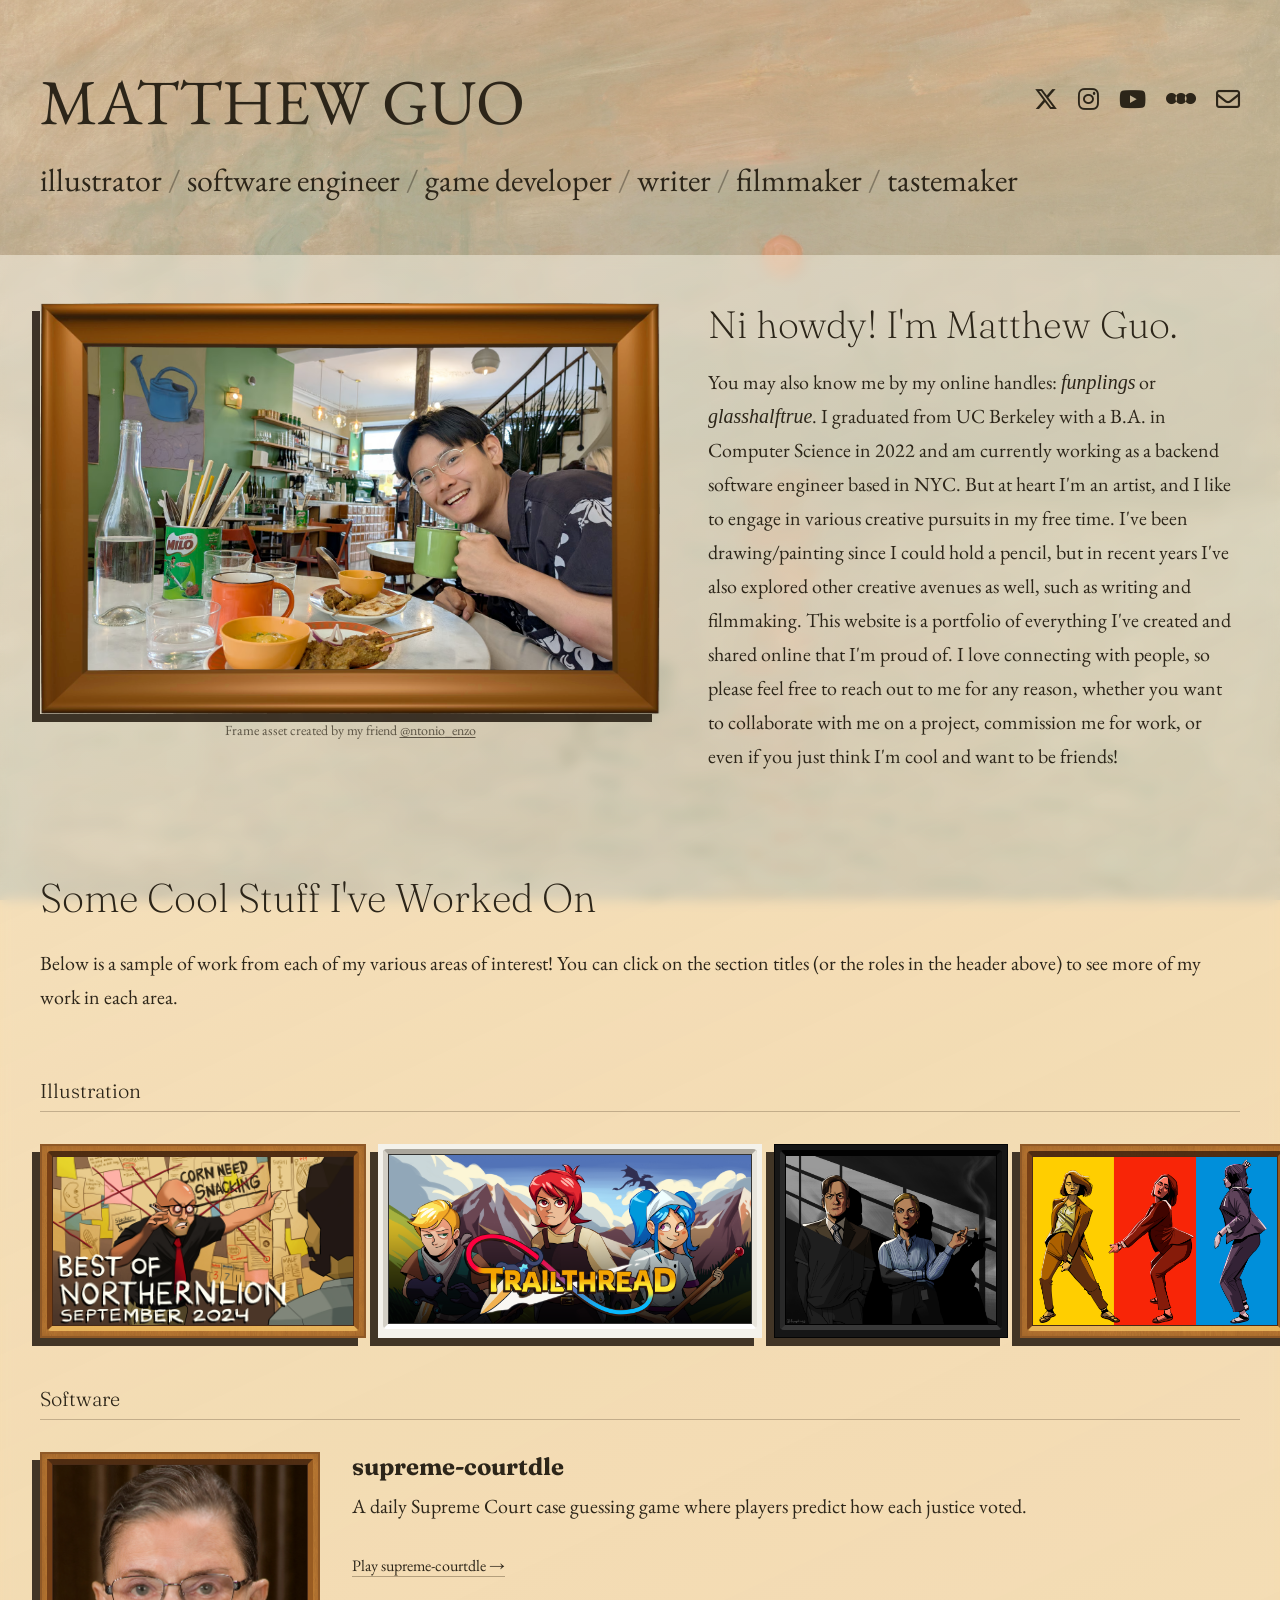
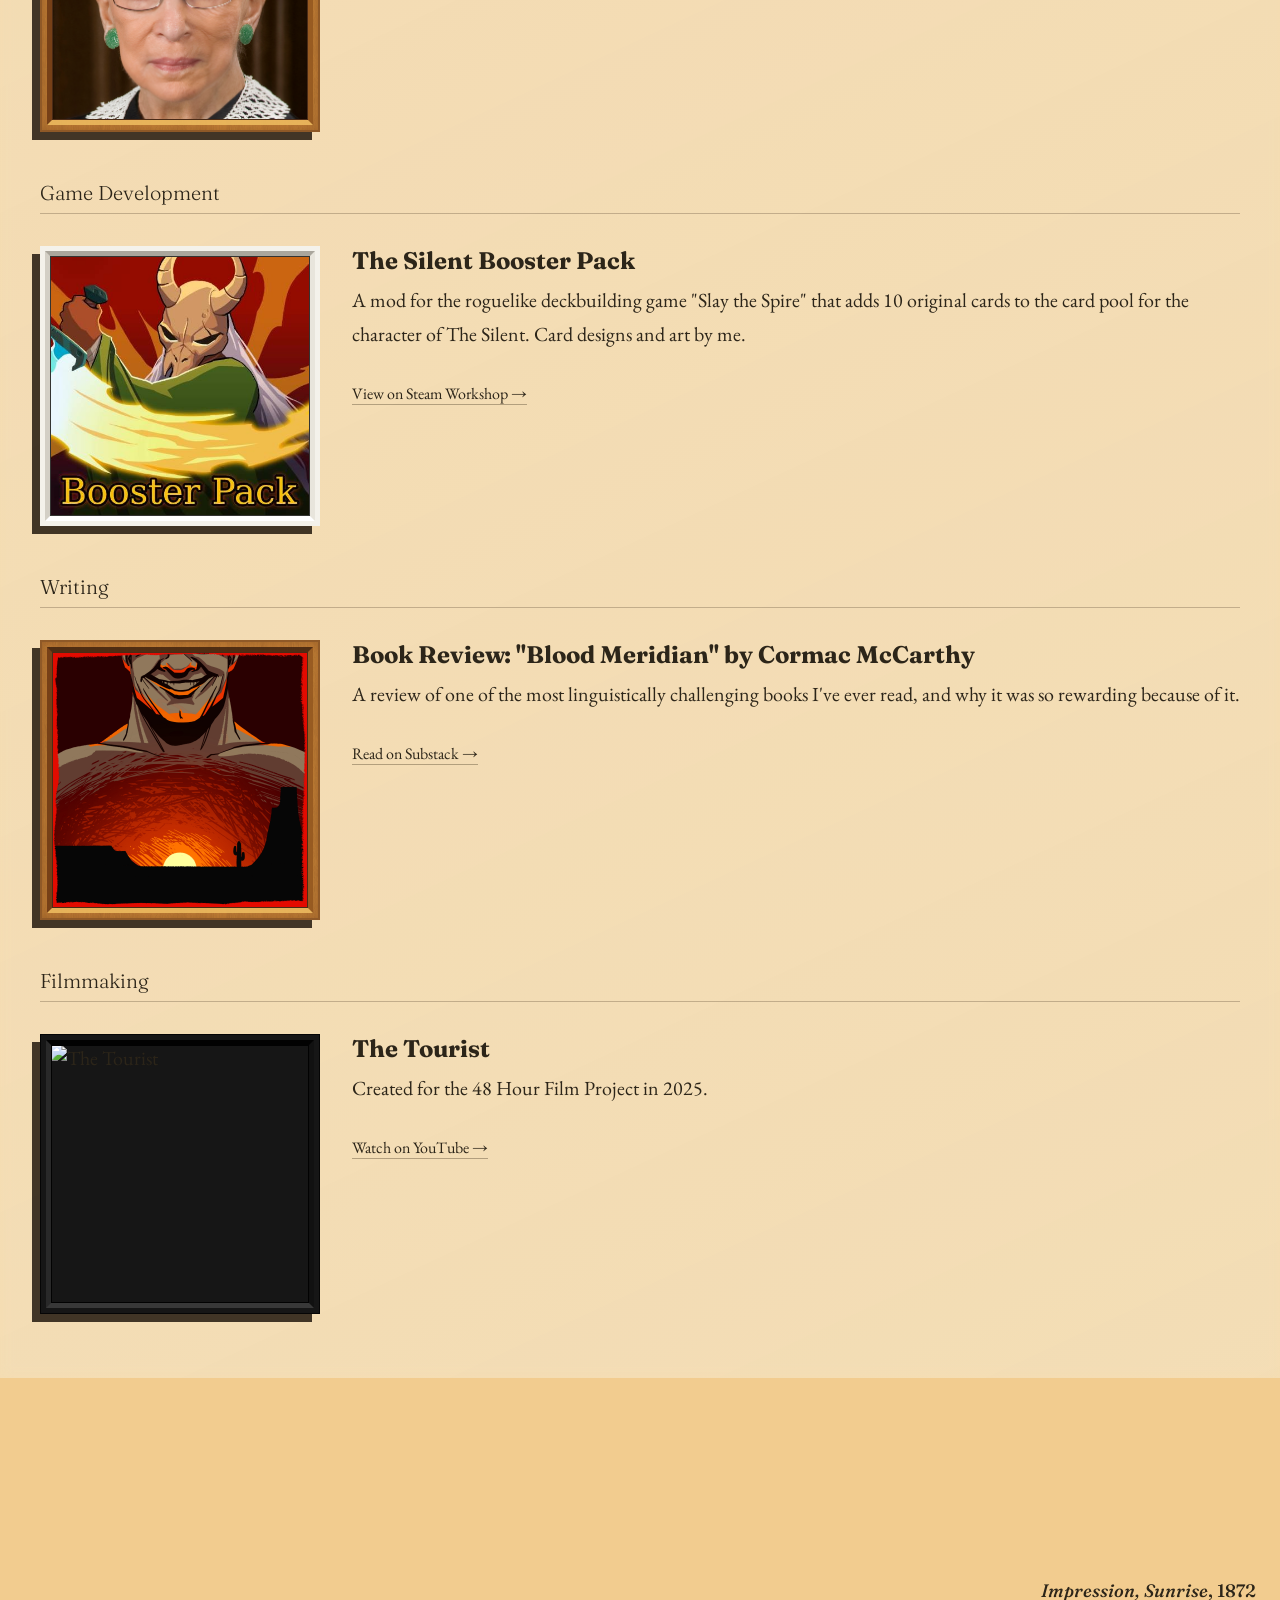
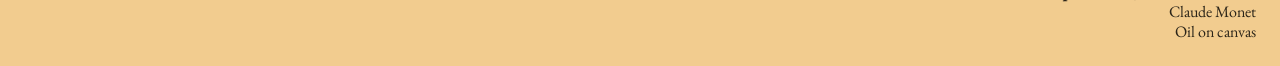
==== commit aa546581: "added tastemaker, fomo-nomo" ====
--- a/index.html
+++ b/index.html
@@ -6,7 +6,7 @@
     <link rel="preconnect" href="https://fonts.googleapis.com">
     <link rel="preconnect" href="https://fonts.gstatic.com" crossorigin>
     <link href="https://fonts.googleapis.com/css2?family=EB+Garamond:ital,wght@0,400..800;1,400..800&family=Fraunces:opsz,wght@9..144,300..700&display=swap" rel="stylesheet">
-    <link rel="stylesheet" href="styles.css?v=paintings-64">
+    <link rel="stylesheet" href="styles.css?v=paintings-83">
     <title>Matthew Guo</title>
     <style>
         .profile {
@@ -16,20 +16,35 @@
             padding-top: 24px;
         }
 
+        .profile-intro {
+            margin: 0 0 18px;
+            font-size: 38px;
+            line-height: 1.15;
+        }
+
+        .profile-copy {
+            flex: 1;
+            min-width: 0;
+        }
+
         .profile-image,
         .showcase-frame img {
             display: block;
             width: 100%;
-            border: 8px solid;
-            border-color: #3f2916 #7f5227 #c99a4d #68421f;
+            border: 0;
             outline: 1px solid #28190e;
-            outline-offset: -9px;
+            outline-offset: -1px;
             box-sizing: border-box;
         }
 
         .profile-frame {
-            width: 480px;
-            flex: 0 0 480px;
+            width: 620px;
+            flex: 0 0 620px;
+        }
+
+        .profile-portrait {
+            width: 620px;
+            flex: 0 0 620px;
         }
 
         .profile-frame,
@@ -70,35 +85,68 @@
             box-shadow:
                 inset 0 0 0 2px rgba(202, 151, 73, 0.78),
                 inset 0 0 11px rgba(43, 25, 11, 0.42),
-                0 4px 7px rgba(31, 20, 10, 0.38),
-                0 12px 26px rgba(31, 20, 10, 0.34);
+                -8px 8px 0 rgba(26, 16, 7, 0.82);
         }
 
         .profile-frame::before,
         .profile-frame::after,
         .showcase-frame::before,
         .showcase-frame::after {
+            display: none;
+        }
+
+        .profile-frame {
+            aspect-ratio: 1432 / 949;
+            padding: 0;
+            background: none;
+            border: 0;
+            outline: 0;
+            box-shadow: -8px 8px 0 rgba(26, 16, 7, 0.82);
+        }
+
+        .profile-frame .profile-image {
+            position: absolute;
+            z-index: 0;
+            top: 10.5%;
+            left: 7.4%;
+            width: 85.2%;
+            height: 79%;
+            border: 0;
+            outline: 0;
+            object-fit: cover;
+        }
+
+        .profile-frame::before {
             content: "";
+            display: block;
             position: absolute;
+            top: 0;
+            left: 0;
             z-index: 1;
-            left: 50%;
-            width: 150px;
-            height: 24px;
-            background: url("src/assets/images/frame-flourish.svg") center / contain no-repeat;
-            filter: drop-shadow(0 1px 0 rgba(45, 29, 17, 0.7));
+            width: 100%;
+            height: 100%;
+            background: url("src/assets/images/3d-frame.png") center / contain no-repeat;
+            filter: none;
+            mix-blend-mode: normal;
             pointer-events: none;
-        }
-
-        .profile-frame::before,
-        .showcase-frame::before {
-            top: -5px;
-            transform: translateX(-50%) rotate(180deg);
-        }
-
-        .profile-frame::after,
-        .showcase-frame::after {
-            bottom: -5px;
-            transform: translateX(-50%);
+            transform: none;
+        }
+
+        .profile-frame::after {
+            display: none;
+        }
+
+        .frame-credit {
+            margin-top: 8px;
+            font-size: 14px;
+            line-height: 1.2;
+            text-align: center;
+            opacity: 0.72;
+        }
+
+        .frame-credit a {
+            color: inherit;
+            text-underline-offset: 2px;
         }
 
         .bio {
@@ -107,11 +155,20 @@
         }
 
         @media (max-width: 768px) {
+            .profile-intro {
+                font-size: 32px;
+            }
+
             .profile {
                 flex-direction: column;
             }
 
             .profile-frame {
+                width: 100%;
+                flex-basis: auto;
+            }
+
+            .profile-portrait {
                 width: 100%;
                 flex-basis: auto;
             }
@@ -187,14 +244,20 @@
             object-fit: cover;
         }
 
-        .showcase-images--illustrations img {
+        .homepage-illustration-frame {
+            width: auto;
+            flex: 0 0 auto;
+            padding: 5px;
+        }
+
+        .homepage-illustration-frame img {
             width: auto;
             height: 180px;
             cursor: pointer;
             transition: opacity 0.2s ease;
         }
 
-        .showcase-images--illustrations img:hover {
+        .homepage-illustration-frame:hover img {
             opacity: 0.85;
         }
 
@@ -226,7 +289,8 @@
                 flex-basis: auto;
             }
 
-            .showcase-images--illustrations img {
+            .homepage-illustration-frame,
+            .homepage-illustration-frame img {
                 width: 100%;
                 height: auto;
             }
@@ -241,13 +305,20 @@
     <div class="works-section">
         <div class="container">
         <div class="profile">
-            <div class="profile-frame">
-                <img src="src/assets/images/matthew_guo.png" class="profile-image" alt="Matthew Guo">
-            </div>
-            <div class="bio">
-                Ni howdy! My name's <b>Matthew Guo</b>, but you may also know me by my online handles: <b>funplings</b> or <b>glasshalftrue</b>. I graduated from UC Berkeley with a B.A. in Computer Science in 2022 and am currently working as a backend software engineer based in NYC. But at heart I'm an artist, and I like to engage in various creative pursuits in my free time. I've been drawing/painting since I could hold a pencil, but in recent years I've also explored other creative avenues as well, such as writing and filmmaking. This website is a portfolio of everything I've created and shared online that I'm proud of. I love connecting with people, so please feel free to reach out to me for any reason, whether you want to collaborate with me on a project, commission me for work, or even if you just think I'm cool and want to be friends!
+            <div class="profile-portrait">
+                <div class="profile-frame">
+                    <img src="src/assets/images/matthew_guo.png" class="profile-image" alt="Matthew Guo">
+                </div>
+                <div class="frame-credit">Frame asset created by my friend <a href="https://twitter.com/ntonio_enzo" target="_blank" rel="noopener">@ntonio_enzo</a></div>
+            </div>
+            <div class="profile-copy">
+                <h2 class="profile-intro">Ni howdy! I'm Matthew Guo.</h2>
+                <div class="bio">
+                    You may also know me by my online handles: <i>funplings</i> or <i>glasshalftrue</i>. I graduated from UC Berkeley with a B.A. in Computer Science in 2022 and am currently working as a backend software engineer based in NYC. But at heart I'm an artist, and I like to engage in various creative pursuits in my free time. I've been drawing/painting since I could hold a pencil, but in recent years I've also explored other creative avenues as well, such as writing and filmmaking. This website is a portfolio of everything I've created and shared online that I'm proud of. I love connecting with people, so please feel free to reach out to me for any reason, whether you want to collaborate with me on a project, commission me for work, or even if you just think I'm cool and want to be friends!
+                </div>
             </div>
         </div>
+        <br><br>
         <h2>Some Cool Stuff I've Worked On</h2>
         <p>Below is a sample of work from each of my various areas of interest! You can click on the section titles (or the roles in the header above) to see more of my work in each area.</p>
         <div class="showcase">
@@ -255,10 +326,10 @@
                 <a href="illustrator.html" class="section-heading">Illustration</a>
                 <div class="showcase-content">
                     <div class="showcase-images showcase-images--illustrations">
-                        <img src="src/assets/images/art/commissions/best-of-sept-2024.png" alt="Best of Northernlion 2024">
-                        <img src="src/assets/images/art/commissions/trailthread.png" alt="Trailthread">
-                        <img src="src/assets/images/art/personal/kim_and_jimmy.png" alt="Kim and Jimmy">
-                        <img src="src/assets/images/art/personal/kinds_of_kindness.png" alt="Kinds of Kindness">
+                        <div class="project-frame homepage-illustration-frame project-frame--acacia"><img src="src/assets/images/art/commissions/best-of-sept-2024.png" alt="Best of Northernlion 2024"></div>
+                        <div class="project-frame homepage-illustration-frame project-frame--white"><img src="src/assets/images/art/commissions/trailthread.png" alt="Trailthread"></div>
+                        <div class="project-frame homepage-illustration-frame project-frame--black"><img src="src/assets/images/art/personal/kim_and_jimmy.png" alt="Kim and Jimmy"></div>
+                        <div class="project-frame homepage-illustration-frame project-frame--acacia"><img src="src/assets/images/art/personal/kinds_of_kindness.png" alt="Kinds of Kindness"></div>
                     </div>
                 </div>
             </div>
@@ -266,7 +337,7 @@
             <div class="showcase-section">
                 <a href="software-engineer.html" class="section-heading">Software</a>
                 <div class="showcase-content">
-                    <div class="showcase-images showcase-images--square showcase-frame">
+                    <div class="showcase-images showcase-images--square showcase-frame project-frame--acacia">
                         <img src="src/assets/images/software/ruth_bader_ginsburg.jpg" alt="Ruth Bader Ginsburg">
                     </div>
                     <div class="showcase-info">
@@ -280,7 +351,7 @@
             <div class="showcase-section">
                 <a href="game-developer.html" class="section-heading">Game Development</a>
                 <div class="showcase-content">
-                    <div class="showcase-images showcase-frame">
+                    <div class="showcase-images showcase-frame project-frame--white">
                         <img src="src/assets/images/game_thumbnails/silent_booster_pack.png" alt="The Silent Booster Pack">
                     </div>
                     <div class="showcase-info">
@@ -294,7 +365,7 @@
             <div class="showcase-section">
                 <a href="writer.html" class="section-heading">Writing</a>
                 <div class="showcase-content">
-                    <div class="showcase-images showcase-frame">
+                    <div class="showcase-images showcase-frame project-frame--acacia">
                         <img src="src/assets/images/article_thumbnails/blood_meridian_review.png" alt="Book Review: Blood Meridian by Cormac McCarthy">
                     </div>
                     <div class="showcase-info">
@@ -350,7 +421,7 @@
             }
         });
     </script>
-    <script src="header.js?v=paintings-64"></script>
+    <script src="header.js?v=paintings-79"></script>
     <script>initHeader(null);</script>
 </body>
 </html>
--- a/styles.css
+++ b/styles.css
@@ -1,6 +1,13 @@
+:root {
+    --paper: #f2cc8f;
+    --paper-wash: rgba(235, 225, 200, 0.18);
+    --ink: #2c2519;
+    --ink-rule: rgba(90, 74, 52, 0.32);
+}
+
 body {
-    background-color: #e0e6a2;
-    color: #202d23;
+    background-color: var(--paper);
+    color: var(--ink);
     font-family: "EB Garamond", serif;
     margin: 0;
     min-height: 100vh;
@@ -34,7 +41,7 @@
     inset: 0;
     overflow: hidden;
     pointer-events: none;
-    background-color: #e0e6a2;
+    background-color: var(--paper);
 }
 
 .painting-background__image,
@@ -52,7 +59,7 @@
 }
 
 .painting-background__wash {
-    background: rgba(224, 230, 162, 0.18);
+    background: var(--paper-wash);
 }
 
 .page-software-engineer .painting-background__image,
@@ -72,7 +79,7 @@
 }
 
 h1 {
-    color: #202d23;
+    color: var(--ink);
     font-size: 64px;
     font-family: "EB Garamond", serif;
     font-weight: 200;
@@ -87,7 +94,7 @@
 }
 
 .roles {
-    color: #202d23;
+    color: var(--ink);
     font-size: 32px;
     font-family: "EB Garamond", serif;
     font-weight: 200;
@@ -97,7 +104,7 @@
 }
 
 .roles a {
-    color: #202d23;
+    color: var(--ink);
     text-decoration: none;
     transition: opacity 0.2s ease;
 }
@@ -116,7 +123,7 @@
 }
 
 .bio {
-    color: #202d23;
+    color: var(--ink);
     font-family: "EB Garamond", serif;
     font-weight: 300;
     font-size: 20px;
@@ -177,55 +184,32 @@
     box-shadow:
         inset 0 0 0 2px rgba(202, 151, 73, 0.78),
         inset 0 0 9px rgba(43, 25, 11, 0.42),
-        0 3px 6px rgba(31, 20, 10, 0.34),
-        0 9px 20px rgba(31, 20, 10, 0.28);
+        -8px 8px 0 rgba(26, 16, 7, 0.82);
 }
 
 .project-frame::before,
 .project-frame::after {
-    content: "";
-    position: absolute;
-    z-index: 1;
-    left: 50%;
-    width: 104px;
-    height: 17px;
-    background: url("src/assets/images/frame-flourish.svg") center / contain no-repeat;
-    filter: drop-shadow(0 1px 0 rgba(45, 29, 17, 0.7));
-    pointer-events: none;
-}
-
-.project-frame::before {
-    top: -4px;
-    transform: translateX(-50%) rotate(180deg);
-}
-
-.project-frame::after {
-    bottom: -4px;
-    transform: translateX(-50%);
+    display: none;
 }
 
 .project-frame img {
     display: block;
     width: 100%;
     box-sizing: border-box;
-    border: 6px solid;
-    border-color: #3f2916 #7f5227 #c99a4d #68421f;
+    border: 0;
     outline: 1px solid #28190e;
-    outline-offset: -7px;
+    outline-offset: -1px;
     border-radius: 0;
 }
 
 .project-frame--black,
 .showcase-frame.project-frame--black {
-    padding: 4px;
-    background: #111;
-    border-color: #000;
-    outline-color: #686868;
+    padding: 5px;
+    background: #161616;
+    border: 1px solid #050505;
+    outline: none;
     box-shadow:
-        inset 0 0 0 1px rgba(255, 255, 255, 0.22),
-        inset 0 0 8px rgba(0, 0, 0, 0.82),
-        0 3px 6px rgba(0, 0, 0, 0.5),
-        0 10px 22px rgba(0, 0, 0, 0.4);
+        -8px 8px 0 rgba(26, 16, 7, 0.82);
 }
 
 .project-frame--black::before,
@@ -241,100 +225,95 @@
 
 .project-frame--black img,
 .showcase-frame.project-frame--black img {
-    border-width: 5px;
-    border-color: #000 #292929 #696969 #151515;
-    outline-color: #000;
+    border: 5px solid;
+    border-color: #020202 #111 #383838 #292929;
+    outline: 1px solid #020202;
     outline-offset: -6px;
 }
 
 .project-frame--white {
     padding: 5px;
     background: #f4f2eb;
-    border: 1px solid #2b2b29;
+    border: 0;
     outline: none;
     box-shadow:
-        0 3px 6px rgba(36, 32, 24, 0.18),
-        0 9px 20px rgba(36, 32, 24, 0.14);
+        -8px 8px 0 rgba(26, 16, 7, 0.82);
 }
 
 .showcase-frame.project-frame--white {
     padding: 5px;
     background: #f4f2eb;
-    border: 1px solid #2b2b29;
+    border: 0;
     outline: none;
     box-shadow:
-        0 3px 6px rgba(36, 32, 24, 0.18),
-        0 9px 20px rgba(36, 32, 24, 0.14);
+        -8px 8px 0 rgba(26, 16, 7, 0.82);
 }
 
 .project-frame--white img {
+    border-style: solid;
     border-width: 5px;
     border-color: #aaa69c #e8e5dc #fff #d3cfc5;
-    outline: none;
+    outline: 1px solid #343432;
+    outline-offset: -6px;
 }
 
 .showcase-frame.project-frame--white img {
+    border-style: solid;
     border-width: 5px;
     border-color: #aaa69c #e8e5dc #fff #d3cfc5;
-    outline: none;
+    outline: 1px solid #343432;
+    outline-offset: -6px;
 }
 
 .project-frame--acacia {
     padding: 5px;
-    background:
-        repeating-linear-gradient(
-            97deg,
-            rgba(104, 55, 18, 0.16) 0 1px,
-            transparent 1px 6px,
-            rgba(255, 203, 101, 0.18) 6px 7px,
-            transparent 7px 19px,
-            rgba(123, 68, 22, 0.13) 19px 21px,
-            transparent 21px 36px
-        ),
-        #c88b3f;
+    background: #c88b3f;
     border-color: #8f5927;
-    outline-color: #e4b76a;
+    outline: none;
     box-shadow:
-        inset 0 0 0 1px rgba(255, 213, 132, 0.55),
         inset 0 0 8px rgba(93, 49, 17, 0.25),
-        0 3px 6px rgba(65, 38, 17, 0.24),
-        0 9px 20px rgba(65, 38, 17, 0.2);
+        -8px 8px 0 rgba(26, 16, 7, 0.82);
 }
 
 .showcase-frame.project-frame--acacia {
     padding: 5px;
-    background:
-        repeating-linear-gradient(
-            97deg,
-            rgba(104, 55, 18, 0.16) 0 1px,
-            transparent 1px 6px,
-            rgba(255, 203, 101, 0.18) 6px 7px,
-            transparent 7px 19px,
-            rgba(123, 68, 22, 0.13) 19px 21px,
-            transparent 21px 36px
-        ),
-        #c88b3f;
+    background: #c88b3f;
     border-color: #8f5927;
-    outline-color: #e4b76a;
+    outline: none;
     box-shadow:
-        inset 0 0 0 1px rgba(255, 213, 132, 0.55),
         inset 0 0 8px rgba(93, 49, 17, 0.25),
-        0 3px 6px rgba(65, 38, 17, 0.24),
-        0 9px 20px rgba(65, 38, 17, 0.2);
+        -8px 8px 0 rgba(26, 16, 7, 0.82);
 }
 
 .project-frame--acacia img {
+    border-style: solid;
     border-width: 5px;
-    border-color: #74441d #b87934 #e0ad5d #985b26;
+    border-color: rgba(58, 30, 12, 0.82) rgba(145, 84, 30, 0.78) rgba(244, 195, 101, 0.8) rgba(105, 53, 18, 0.8);
     outline-color: #4b2b16;
     outline-offset: -6px;
 }
 
 .showcase-frame.project-frame--acacia img {
+    border-style: solid;
     border-width: 5px;
-    border-color: #74441d #b87934 #e0ad5d #985b26;
+    border-color: rgba(58, 30, 12, 0.82) rgba(145, 84, 30, 0.78) rgba(244, 195, 101, 0.8) rgba(105, 53, 18, 0.8);
     outline-color: #4b2b16;
     outline-offset: -6px;
+}
+
+.frame-texture-overlay {
+    position: absolute;
+    z-index: 1;
+    inset: 0;
+    background: url("src/assets/images/textures/wood-pattern.png") center / 420px auto;
+    mix-blend-mode: multiply;
+    opacity: 0.34;
+    pointer-events: none;
+}
+
+.project-frame--acacia img {
+    position: relative;
+    z-index: 2;
 }
 
 .art-frame {
@@ -399,19 +378,19 @@
 
 .section-heading {
     display: block;
-    color: #202d23;
+    color: var(--ink);
     font-family: "Fraunces", serif;
     font-size: 20px;
     font-weight: 300;
     text-decoration: none;
     padding-bottom: 8px;
-    border-bottom: 1px solid rgba(75, 61, 54, 0.3);
+    border-bottom: 1px solid var(--ink-rule);
     transition: opacity 0.2s ease;
     margin-bottom: 16px;
 }
 
 p {
-    color: #202d23;
+    color: var(--ink);
     font-family: "EB Garamond", serif;
     font-weight: 300;
     font-size: 20px;
@@ -428,7 +407,7 @@
 }
 
 .social-links a {
-    color: #202d23;
+    color: var(--ink);
     font-size: 24px;
     text-decoration: none;
     transition: opacity 0.2s ease;
@@ -439,7 +418,7 @@
 }
 
 h2 {
-    color: #202d23;
+    color: var(--ink);
     font-size: 40px;
     font-family: "Fraunces", serif;
     font-weight: 200;
@@ -449,7 +428,7 @@
 }
 
 h4 {
-    color: #202d23;
+    color: var(--ink);
     font-size: 24px;
     font-family: "Fraunces", serif;
     font-weight: 300;
@@ -476,15 +455,32 @@
     border-radius: 4px;
 }
 
+.video-frame {
+    width: min(100%, 866px);
+    box-sizing: border-box;
+}
+
+.video-frame .video {
+    display: block;
+    width: 100%;
+    max-width: none;
+    border: 5px solid;
+    border-color: #020202 #111 #383838 #292929;
+    border-radius: 0;
+    outline: 1px solid #020202;
+    outline-offset: -6px;
+    box-sizing: border-box;
+}
+
 .read-link {
     display: inline-block;
     margin-top: 12px;
-    color: #202d23;
+    color: var(--ink);
     font-family: "EB Garamond", serif;
     font-size: 16px;
     font-weight: 400;
     text-decoration: none;
-    border-bottom: 1px solid rgba(75, 61, 54, 0.4);
+    border-bottom: 1px solid rgba(90, 74, 52, 0.42);
     transition: opacity 0.2s ease;
 }
 
@@ -496,11 +492,11 @@
     background:
         linear-gradient(
             155deg,
-            rgba(255, 255, 238, 0.2) 0%,
-            rgba(252, 251, 217, 0.08) 38%,
-            rgba(255, 249, 196, 0.16) 100%
+            rgba(255, 250, 235, 0.26) 0%,
+            rgba(250, 242, 220, 0.1) 38%,
+            rgba(248, 236, 205, 0.2) 100%
         ),
-        rgba(252, 251, 218, 0.3);
+        rgba(250, 243, 224, 0.34);
     backdrop-filter: blur(6px) saturate(0.9);
     -webkit-backdrop-filter: blur(6px) saturate(0.9);
     padding: 24px 0 64px;
@@ -520,7 +516,7 @@
     display: flex;
     flex-direction: column;
     align-items: flex-end;
-    color: #202d23;
+    color: var(--ink);
     font-family: "EB Garamond", serif;
     font-size: 16px;
     line-height: 1.25;
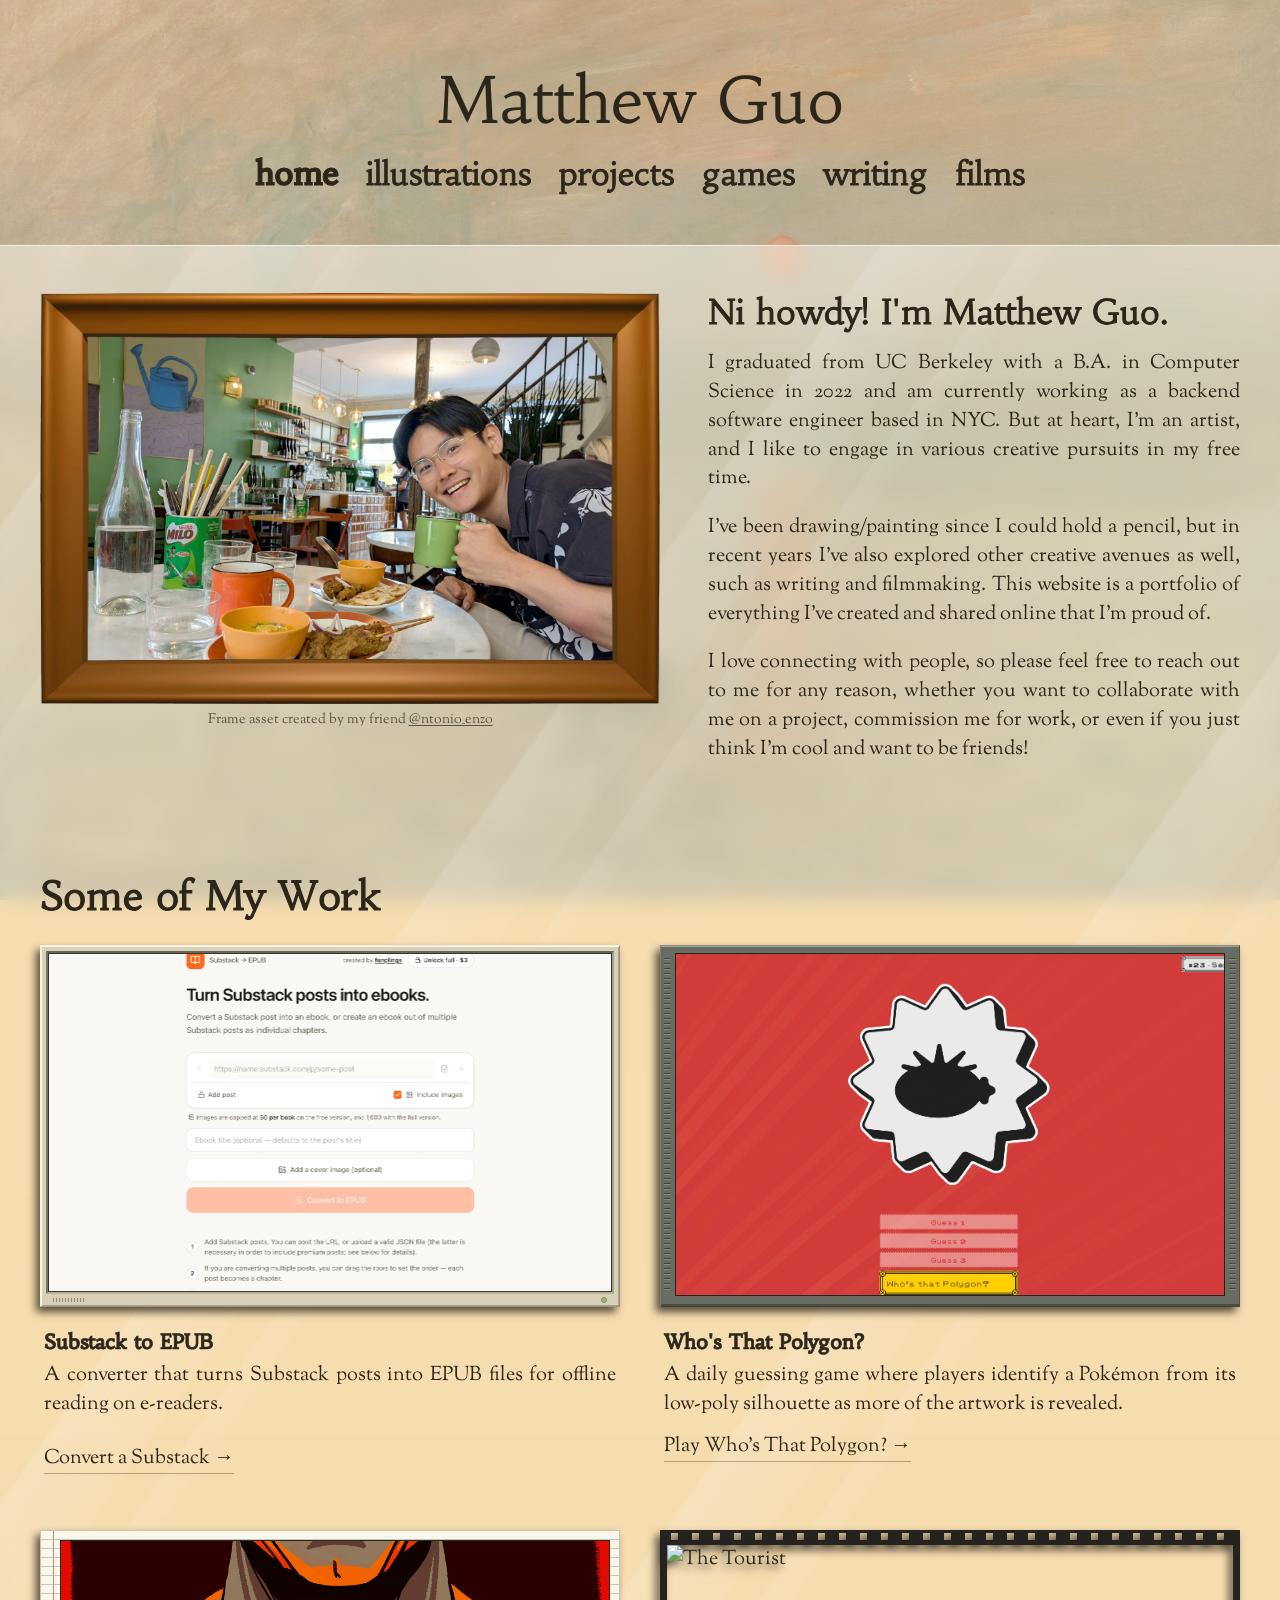
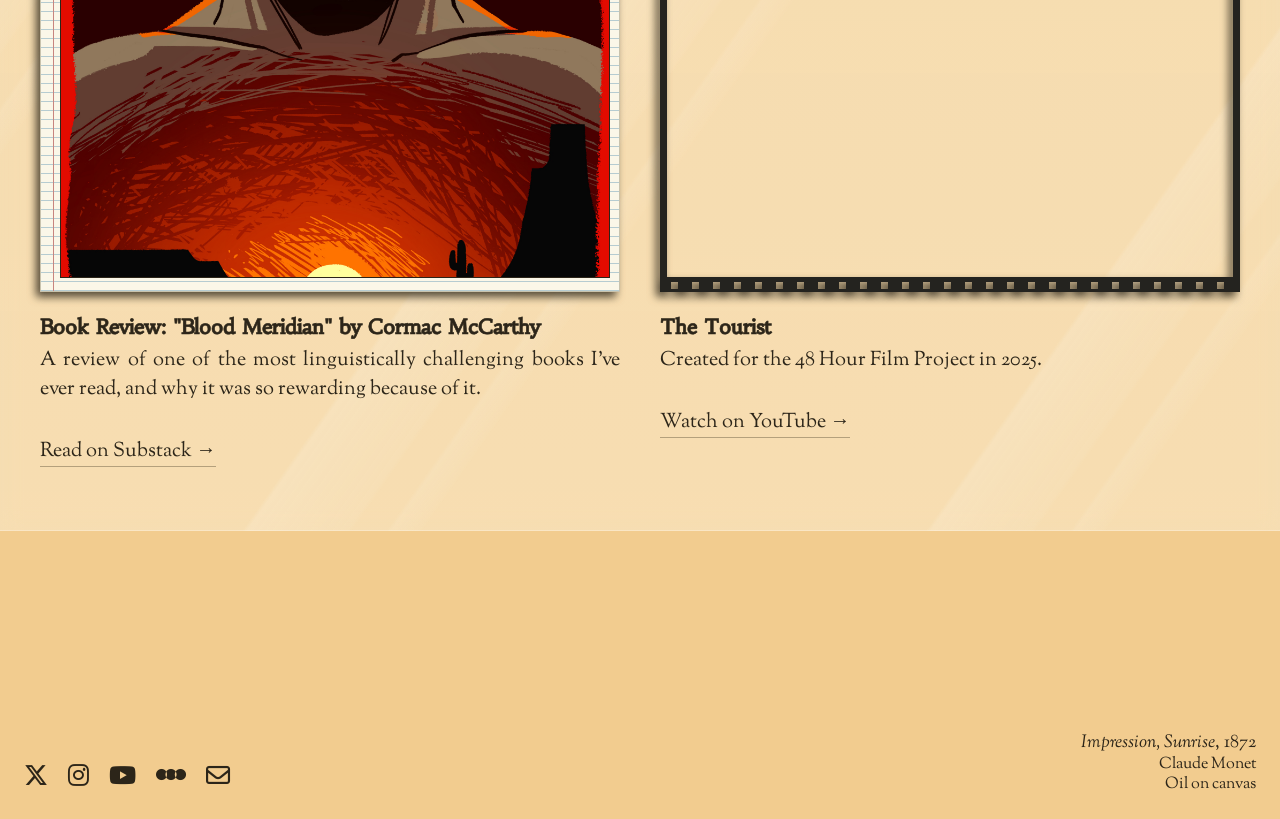
==== commit 73e5cdd1: "revamp" ====
--- a/index.html
+++ b/index.html
@@ -5,8 +5,9 @@
     <meta name="viewport" content="width=device-width, initial-scale=1.0">
     <link rel="preconnect" href="https://fonts.googleapis.com">
     <link rel="preconnect" href="https://fonts.gstatic.com" crossorigin>
-    <link href="https://fonts.googleapis.com/css2?family=EB+Garamond:ital,wght@0,400..800;1,400..800&family=Fraunces:opsz,wght@9..144,300..700&display=swap" rel="stylesheet">
-    <link rel="stylesheet" href="styles.css?v=paintings-83">
+    <link href="https://fonts.googleapis.com/css2?family=Habibi&family=Sorts+Mill+Goudy:ital@0;1&display=swap" rel="stylesheet">
+    <link rel="stylesheet" href="styles.css?v=paintings-104">
+    <link rel="stylesheet" href="project-frames.css?v=12">
     <title>Matthew Guo</title>
     <style>
         .profile {
@@ -18,7 +19,7 @@
 
         .profile-intro {
             margin: 0 0 18px;
-            font-size: 38px;
+            font-size: 34px;
             line-height: 1.15;
         }
 
@@ -84,8 +85,7 @@
             outline-offset: -6px;
             box-shadow:
                 inset 0 0 0 2px rgba(202, 151, 73, 0.78),
-                inset 0 0 11px rgba(43, 25, 11, 0.42),
-                -8px 8px 0 rgba(26, 16, 7, 0.82);
+                inset 0 0 11px rgba(43, 25, 11, 0.42);
         }
 
         .profile-frame::before,
@@ -101,7 +101,7 @@
             background: none;
             border: 0;
             outline: 0;
-            box-shadow: -8px 8px 0 rgba(26, 16, 7, 0.82);
+            box-shadow: none;
         }
 
         .profile-frame .profile-image {
@@ -150,13 +150,22 @@
         }
 
         .bio {
-            line-height: 1.7;
+            line-height: 1.44;
+            margin-bottom: 0;
+            text-align: justify;
+        }
+
+        .bio p {
+            margin: 0 0 1em;
+        }
+
+        .bio p:last-child {
             margin-bottom: 0;
         }
 
         @media (max-width: 768px) {
             .profile-intro {
-                font-size: 32px;
+                font-size: 28px;
             }
 
             .profile {
@@ -175,27 +184,30 @@
         }
 
 
+        .showcase-heading {
+            margin-bottom: 0;
+        }
+
         .showcase {
-            margin-top: 64px;
-            display: flex;
-            flex-direction: column;
-            gap: 48px;
+            margin-top: 24px;
+            display: grid;
+            grid-template-columns: repeat(2, minmax(0, 1fr));
+            gap: 56px 40px;
         }
 
         .showcase-section {
+            min-width: 0;
             display: flex;
             flex-direction: column;
             gap: 16px;
         }
 
-        .section-heading:hover {
-            opacity: 0.6;
-        }
 
         .showcase-content {
             display: flex;
-            gap: 32px;
-            align-items: flex-start;
+            flex-direction: column;
+            gap: 22px;
+            min-width: 0;
         }
 
         .showcase-images {
@@ -244,21 +256,24 @@
             object-fit: cover;
         }
 
-        .homepage-illustration-frame {
-            width: auto;
-            flex: 0 0 auto;
-            padding: 5px;
-        }
-
-        .homepage-illustration-frame img {
-            width: auto;
-            height: 180px;
-            cursor: pointer;
-            transition: opacity 0.2s ease;
-        }
-
-        .homepage-illustration-frame:hover img {
-            opacity: 0.85;
+
+
+
+        .showcase-dev-grid { display: contents; }
+
+        .showcase-dev-grid .showcase-section {
+            min-width: 0;
+            gap: 0;
+        }
+
+
+        @media (max-width: 768px) {
+
+            .showcase-dev-grid .showcase-section {
+                width: 100%;
+                max-width: 580px;
+                margin-inline: auto;
+            }
         }
 
         .showcase-info h4 {
@@ -267,7 +282,8 @@
 
         @media (max-width: 768px) {
             .showcase {
-                margin-top: 32px;
+                grid-template-columns: minmax(0, 1fr);
+                margin-top: 16px;
                 gap: 32px;
             }
 
@@ -289,11 +305,6 @@
                 flex-basis: auto;
             }
 
-            .homepage-illustration-frame,
-            .homepage-illustration-frame img {
-                width: 100%;
-                height: auto;
-            }
         }
     </style>
 </head>
@@ -314,58 +325,48 @@
             <div class="profile-copy">
                 <h2 class="profile-intro">Ni howdy! I'm Matthew Guo.</h2>
                 <div class="bio">
-                    You may also know me by my online handles: <i>funplings</i> or <i>glasshalftrue</i>. I graduated from UC Berkeley with a B.A. in Computer Science in 2022 and am currently working as a backend software engineer based in NYC. But at heart I'm an artist, and I like to engage in various creative pursuits in my free time. I've been drawing/painting since I could hold a pencil, but in recent years I've also explored other creative avenues as well, such as writing and filmmaking. This website is a portfolio of everything I've created and shared online that I'm proud of. I love connecting with people, so please feel free to reach out to me for any reason, whether you want to collaborate with me on a project, commission me for work, or even if you just think I'm cool and want to be friends!
+                    <p>I graduated from UC Berkeley with a B.A. in Computer Science in 2022 and am currently working as a backend software engineer based in NYC. But at heart, I'm an artist, and I like to engage in various creative pursuits in my free time.</p>
+                    <p>I've been drawing/painting since I could hold a pencil, but in recent years I've also explored other creative avenues as well, such as writing and filmmaking. This website is a portfolio of everything I've created and shared online that I'm proud of.</p>
+                    <p>I love connecting with people, so please feel free to reach out to me for any reason, whether you want to collaborate with me on a project, commission me for work, or even if you just think I'm cool and want to be friends!</p>
                 </div>
             </div>
         </div>
         <br><br>
-        <h2>Some Cool Stuff I've Worked On</h2>
-        <p>Below is a sample of work from each of my various areas of interest! You can click on the section titles (or the roles in the header above) to see more of my work in each area.</p>
+        <h2 class="showcase-heading">Some of My Work</h2>
         <div class="showcase">
+            <div class="showcase-dev-grid">
+                <div class="showcase-section">
+                    <div class="software-entry">
+                        <a href="https://funplings.zo.space/substack" target="_blank" rel="noopener" class="monitor-frame" aria-label="Open Substack to EPUB converter">
+                            <img src="src/assets/images/software/substack_epub_preview.png" class="software-thumbnail software-thumbnail--screenshot" alt="Substack to EPUB converter preview" loading="lazy" decoding="async">
+                        </a>
+                        <div class="software-info">
+                            <h4><b>Substack to EPUB</b></h4>
+                            <p>A converter that turns Substack posts into EPUB files for offline reading on e-readers.</p>
+                            <a href="https://funplings.zo.space/substack" target="_blank" class="read-link">Convert a Substack →</a>
+                        </div>
+                    </div>
+                </div>
+
+                <div class="showcase-section">
+                    <div class="game-entry">
+                        <a href="https://whosthatpolygon.app/" target="_blank" rel="noopener" class="cartridge-frame" aria-label="Play Who's That Polygon?">
+                            <span class="cartridge-label">
+                                <img src="src/assets/images/software/whos_that_polygon_preview.png" class="game-thumbnail" alt="Who's That Polygon?" loading="lazy" decoding="async">
+                            </span>
+                        </a>
+                        <div class="game-info">
+                            <h4><b>Who's That Polygon?</b></h4>
+                            <p>A daily guessing game where players identify a Pokémon from its low-poly silhouette as more of the artwork is revealed.</p>
+                            <a href="https://whosthatpolygon.app/" target="_blank" class="read-link">Play Who's That Polygon? →</a>
+                        </div>
+                    </div>
+                </div>
+            </div>
+
             <div class="showcase-section">
-                <a href="illustrator.html" class="section-heading">Illustration</a>
                 <div class="showcase-content">
-                    <div class="showcase-images showcase-images--illustrations">
-                        <div class="project-frame homepage-illustration-frame project-frame--acacia"><img src="src/assets/images/art/commissions/best-of-sept-2024.png" alt="Best of Northernlion 2024"></div>
-                        <div class="project-frame homepage-illustration-frame project-frame--white"><img src="src/assets/images/art/commissions/trailthread.png" alt="Trailthread"></div>
-                        <div class="project-frame homepage-illustration-frame project-frame--black"><img src="src/assets/images/art/personal/kim_and_jimmy.png" alt="Kim and Jimmy"></div>
-                        <div class="project-frame homepage-illustration-frame project-frame--acacia"><img src="src/assets/images/art/personal/kinds_of_kindness.png" alt="Kinds of Kindness"></div>
-                    </div>
-                </div>
-            </div>
-
-            <div class="showcase-section">
-                <a href="software-engineer.html" class="section-heading">Software</a>
-                <div class="showcase-content">
-                    <div class="showcase-images showcase-images--square showcase-frame project-frame--acacia">
-                        <img src="src/assets/images/software/ruth_bader_ginsburg.jpg" alt="Ruth Bader Ginsburg">
-                    </div>
-                    <div class="showcase-info">
-                        <h4><b>supreme-courtdle</b></h4>
-                        <p>A daily Supreme Court case guessing game where players predict how each justice voted.</p>
-                        <a href="https://supreme-courtdle.vercel.app/" target="_blank" class="read-link">Play supreme-courtdle →</a>
-                    </div>
-                </div>
-            </div>
-
-            <div class="showcase-section">
-                <a href="game-developer.html" class="section-heading">Game Development</a>
-                <div class="showcase-content">
-                    <div class="showcase-images showcase-frame project-frame--white">
-                        <img src="src/assets/images/game_thumbnails/silent_booster_pack.png" alt="The Silent Booster Pack">
-                    </div>
-                    <div class="showcase-info">
-                        <h4><b>The Silent Booster Pack</b></h4>
-                        <p>A mod for the roguelike deckbuilding game "Slay the Spire" that adds 10 original cards to the card pool for the character of The Silent. Card designs and art by me.</p>
-                        <a href="https://steamcommunity.com/sharedfiles/filedetails/?id=2894835703" target="_blank" class="read-link">View on Steam Workshop →</a>
-                    </div>
-                </div>
-            </div>
-
-            <div class="showcase-section">
-                <a href="writer.html" class="section-heading">Writing</a>
-                <div class="showcase-content">
-                    <div class="showcase-images showcase-frame project-frame--acacia">
+                    <div class="paper-frame">
                         <img src="src/assets/images/article_thumbnails/blood_meridian_review.png" alt="Book Review: Blood Meridian by Cormac McCarthy">
                     </div>
                     <div class="showcase-info">
@@ -377,9 +378,8 @@
             </div>
 
             <div class="showcase-section">
-                <a href="filmmaker.html" class="section-heading">Filmmaking</a>
                 <div class="showcase-content">
-                    <div class="showcase-images showcase-images--square showcase-frame project-frame--black">
+                    <div class="film-frame film-frame--thumbnail">
                         <img src="https://img.youtube.com/vi/J6DMEu5C-rU/maxresdefault.jpg" alt="The Tourist">
                     </div>
                     <div class="showcase-info">
@@ -393,35 +393,7 @@
         </div>
     </div>
 
-    <div id="modal" class="modal">
-        <span class="modal-close">&times;</span>
-        <img class="modal-content" id="modal-image">
-    </div>
-
-    <script>
-        const modal = document.getElementById('modal');
-        const modalImg = document.getElementById('modal-image');
-        const closeBtn = document.querySelector('.modal-close');
-        const showcaseImages = document.querySelectorAll('.showcase-images--illustrations img');
-
-        showcaseImages.forEach(img => {
-            img.addEventListener('click', function() {
-                modal.classList.add('show');
-                modalImg.src = this.src;
-            });
-        });
-
-        closeBtn.addEventListener('click', function() {
-            modal.classList.remove('show');
-        });
-
-        modal.addEventListener('click', function(e) {
-            if (e.target === modal) {
-                modal.classList.remove('show');
-            }
-        });
-    </script>
-    <script src="header.js?v=paintings-79"></script>
+    <script src="header.js?v=paintings-85"></script>
     <script>initHeader(null);</script>
 </body>
 </html>
--- a/styles.css
+++ b/styles.css
@@ -8,9 +8,19 @@
 body {
     background-color: var(--paper);
     color: var(--ink);
-    font-family: "EB Garamond", serif;
+    font-family: "Sorts Mill Goudy", serif;
+    font-weight: 400;
     margin: 0;
+    text-align: justify;
     min-height: 100vh;
+}
+
+button,
+input,
+select,
+textarea {
+    font-family: "Sorts Mill Goudy", serif;
+    font-weight: 400;
 }
 
 body > *:not(.painting-background):not(.modal) {
@@ -78,26 +88,31 @@
     padding: 0 24px;
 }
 
+#site-header {
+    text-align: center;
+}
+
 h1 {
     color: var(--ink);
     font-size: 64px;
-    font-family: "EB Garamond", serif;
-    font-weight: 200;
+    font-family: "Habibi", serif;
+    font-weight: 400;
     font-style: normal;
     margin-bottom: 10px;
     margin-top: 60px;
 }
 
-h1 a {
-    color: inherit;
-    text-decoration: none;
-}
-
 .roles {
+    text-align: center;
+    display: flex;
+    flex-wrap: wrap;
+    justify-content: center;
+    align-items: baseline;
+    gap: 8px 28px;
     color: var(--ink);
     font-size: 32px;
-    font-family: "EB Garamond", serif;
-    font-weight: 200;
+    font-family: "Habibi", serif;
+    font-weight: 400;
     font-style: normal;
     margin-top: 0;
     margin-bottom: 48px;
@@ -113,22 +128,26 @@
     opacity: 0.5;
 }
 
-.roles a.active {
-    font-weight: 500;
-}
-
-.roles .sep {
-    opacity: 0.4;
-    margin: 0 6px;
+#site-header a.active {
+    font-weight: 700;
 }
 
 .bio {
     color: var(--ink);
-    font-family: "EB Garamond", serif;
-    font-weight: 300;
+    font-family: "Sorts Mill Goudy", serif;
+    font-weight: 400;
     font-size: 20px;
-    line-height: 1.7;
+    line-height: 1.44;
     margin-bottom: 48px;
+}
+
+.project-frame,
+.showcase-frame,
+.monitor-frame,
+.cartridge-frame,
+.paper-frame,
+.film-frame {
+    filter: drop-shadow(-4px 5px 4px rgba(44, 37, 25, 0.8));
 }
 
 .art-grid {
@@ -183,8 +202,7 @@
     outline-offset: -5px;
     box-shadow:
         inset 0 0 0 2px rgba(202, 151, 73, 0.78),
-        inset 0 0 9px rgba(43, 25, 11, 0.42),
-        -8px 8px 0 rgba(26, 16, 7, 0.82);
+        inset 0 0 9px rgba(43, 25, 11, 0.42);
 }
 
 .project-frame::before,
@@ -208,8 +226,7 @@
     background: #161616;
     border: 1px solid #050505;
     outline: none;
-    box-shadow:
-        -8px 8px 0 rgba(26, 16, 7, 0.82);
+    box-shadow: none;
 }
 
 .project-frame--black::before,
@@ -236,8 +253,7 @@
     background: #f4f2eb;
     border: 0;
     outline: none;
-    box-shadow:
-        -8px 8px 0 rgba(26, 16, 7, 0.82);
+    box-shadow: none;
 }
 
 .showcase-frame.project-frame--white {
@@ -245,8 +261,7 @@
     background: #f4f2eb;
     border: 0;
     outline: none;
-    box-shadow:
-        -8px 8px 0 rgba(26, 16, 7, 0.82);
+    box-shadow: none;
 }
 
 .project-frame--white img {
@@ -271,8 +286,7 @@
     border-color: #8f5927;
     outline: none;
     box-shadow:
-        inset 0 0 8px rgba(93, 49, 17, 0.25),
-        -8px 8px 0 rgba(26, 16, 7, 0.82);
+        inset 0 0 8px rgba(93, 49, 17, 0.25);
 }
 
 .showcase-frame.project-frame--acacia {
@@ -281,8 +295,7 @@
     border-color: #8f5927;
     outline: none;
     box-shadow:
-        inset 0 0 8px rgba(93, 49, 17, 0.25),
-        -8px 8px 0 rgba(26, 16, 7, 0.82);
+        inset 0 0 8px rgba(93, 49, 17, 0.25);
 }
 
 .project-frame--acacia img {
@@ -363,7 +376,7 @@
     right: 30px;
     color: white;
     font-size: 40px;
-    font-weight: bold;
+    font-weight: 400;
     cursor: pointer;
     z-index: 1001;
 }
@@ -379,9 +392,9 @@
 .section-heading {
     display: block;
     color: var(--ink);
-    font-family: "Fraunces", serif;
-    font-size: 20px;
-    font-weight: 300;
+    font-family: "Habibi", serif;
+    font-size: 28px;
+    font-weight: 700;
     text-decoration: none;
     padding-bottom: 8px;
     border-bottom: 1px solid var(--ink-rule);
@@ -390,11 +403,12 @@
 }
 
 p {
-    color: var(--ink);
-    font-family: "EB Garamond", serif;
-    font-weight: 300;
+    text-align: justify;
+    color: var(--ink);
+    font-family: "Sorts Mill Goudy", serif;
+    font-weight: 400;
     font-size: 20px;
-    line-height: 1.7;
+    line-height: 1.44;
     margin-top: 0;
 }
 
@@ -402,8 +416,8 @@
     display: flex;
     gap: 20px;
     position: absolute;
-    top: 24px;
-    right: 24px;
+    bottom: 24px;
+    left: 24px;
 }
 
 .social-links a {
@@ -420,8 +434,8 @@
 h2 {
     color: var(--ink);
     font-size: 40px;
-    font-family: "Fraunces", serif;
-    font-weight: 200;
+    font-family: "Habibi", serif;
+    font-weight: 400;
     font-style: normal;
     margin-top: 48px;
     margin-bottom: 24px;
@@ -430,11 +444,24 @@
 h4 {
     color: var(--ink);
     font-size: 24px;
-    font-family: "Fraunces", serif;
+    font-family: "Habibi", serif;
     font-weight: 300;
     font-style: normal;
     margin-top: 0;
     margin-bottom: 16px;
+}
+
+/* Add weight to Habibi's single regular face without changing other fonts. */
+h2,
+h4,
+.roles,
+.section-heading,
+.software-title-card strong,
+.writing-window-title,
+.writing-modal-title,
+.book-modal-title {
+    -webkit-text-stroke: 0.03em currentColor;
+    paint-order: stroke fill;
 }
 
 .video-grid {
@@ -476,7 +503,7 @@
     display: inline-block;
     margin-top: 12px;
     color: var(--ink);
-    font-family: "EB Garamond", serif;
+    font-family: "Sorts Mill Goudy", serif;
     font-size: 16px;
     font-weight: 400;
     text-decoration: none;
@@ -490,20 +517,35 @@
 
 .works-section {
     background:
+        repeating-linear-gradient(
+            125deg,
+            transparent 0 160px,
+            rgba(255, 255, 255, 0.14) 164px,
+            rgba(255, 255, 255, 0.05) 246px,
+            transparent 250px 278px,
+            rgba(255, 255, 255, 0.09) 282px,
+            rgba(255, 255, 255, 0.03) 304px,
+            transparent 308px 560px
+        ),
         linear-gradient(
-            155deg,
-            rgba(255, 250, 235, 0.26) 0%,
-            rgba(250, 242, 220, 0.1) 38%,
-            rgba(248, 236, 205, 0.2) 100%
+            to bottom,
+            rgba(255, 255, 255, 0.25) 0%,
+            rgba(255, 252, 244, 0.08) 160px,
+            rgba(255, 250, 235, 0.12) 100%
         ),
         rgba(250, 243, 224, 0.34);
-    backdrop-filter: blur(6px) saturate(0.9);
-    -webkit-backdrop-filter: blur(6px) saturate(0.9);
+    background-size: 100% 100%;
+    background-repeat: no-repeat;
+    backdrop-filter: blur(10px) saturate(1.05);
+    -webkit-backdrop-filter: blur(10px) saturate(1.05);
+    box-shadow: inset 0 1px 0 rgba(255, 255, 255, 0.65),
+                inset 0 -1px 0 rgba(255, 255, 255, 0.25);
     padding: 24px 0 64px;
     margin-top: 48px;
 }
 
 footer {
+    position: relative;
     height: clamp(180px, 32vh, 360px);
     display: flex;
     align-items: flex-end;
@@ -517,10 +559,11 @@
     flex-direction: column;
     align-items: flex-end;
     color: var(--ink);
-    font-family: "EB Garamond", serif;
+    font-family: "Sorts Mill Goudy", serif;
+    font-weight: 400;
     font-size: 16px;
     line-height: 1.25;
-    text-align: right;
+    text-align: justify;
     text-decoration: none;
     transition: opacity 0.2s ease;
 }
@@ -530,14 +573,14 @@
 }
 
 .painting-credit__title {
-    font-family: "Fraunces", serif;
+    font-family: "Sorts Mill Goudy", serif;
     font-size: 18px;
-    font-weight: 500;
+    font-weight: 400;
 }
 
 @media (max-width: 768px) {
     .container {
-        padding: 0 16px;
+        padding: 0 32px;
     }
 
     #site-header {
@@ -552,14 +595,7 @@
     .roles {
         font-size: 17px;
         margin-bottom: 16px;
-        display: flex;
-        flex-wrap: wrap;
-        align-items: baseline;
-        gap: 4px 0;
-    }
-
-    .roles .sep {
-        margin: 0 5px;
+        gap: 4px 16px;
     }
 
     .roles a {
@@ -567,8 +603,8 @@
     }
 
     .social-links {
-        top: 16px;
-        right: 16px;
+        bottom: 16px;
+        left: 32px;
         gap: 14px;
     }
 
@@ -577,7 +613,7 @@
     }
 
     footer {
-        padding: 16px;
+        padding: 16px 32px 64px;
     }
 
     .project-frame {
@@ -594,3 +630,9 @@
         gap: 20px;
     }
 }
+
+/* Keep inline emphasis in body copy at the regular body-font weight. */
+p b,
+p strong {
+    font-weight: 400;
+}
--- a/project-frames.css
+++ b/project-frames.css
@@ -0,0 +1,318 @@
+/* Shared preview dimensions and card layout for all non-illustration work. */
+:root {
+    --project-preview-ratio: 16 / 10;
+}
+
+/* Consistent text beneath project previews, including descriptions and links. */
+:is(.software-info, .game-info, .writing-info, .showcase-info),
+:is(.software-info, .game-info, .writing-info, .showcase-info) *,
+.film-entry > h4,
+.film-entry > h4 *,
+.film-entry > p,
+.film-entry > p * {
+    font-size: 20px;
+    font-weight: 400;
+}
+
+:is(.software-info, .game-info, .writing-info, .showcase-info) h4,
+:is(.software-info, .game-info, .writing-info, .showcase-info) h4 *,
+.film-entry > h4,
+.film-entry > h4 * {
+    font-weight: 700;
+}
+
+.project-grid {
+    display: grid;
+    grid-template-columns: repeat(2, minmax(0, 1fr));
+    gap: 56px 40px;
+}
+
+/* Project frames shared by the home page and their portfolio pages. */
+
+.monitor-frame {
+    position: relative;
+    display: block;
+    padding: 5px 5px 12px;
+    border: 1px solid #8c8777;
+    border-radius: 0;
+    background: #d8d0b9;
+    border-color: #f5efdc #9a927e #9a927e #f5efdc;
+    box-shadow: inset 1px 1px 0 #fff9e8, inset -1px -1px 0 #aaa18f;
+    color: inherit;
+    text-decoration: none;
+}
+
+.monitor-frame::before {
+    content: "";
+    position: absolute;
+    bottom: 4px;
+    left: 12px;
+    width: 32px;
+    height: 4px;
+    background: repeating-linear-gradient(90deg, #8d8677 0 1px, transparent 1px 3px);
+}
+
+.monitor-frame::after {
+    content: "";
+    position: absolute;
+    right: 12px;
+    bottom: 3px;
+    width: 4px;
+    height: 4px;
+    border-radius: 50%;
+    background: #9ab573;
+    border: 1px solid #898574;
+    box-shadow: 0 0 2px #b9df8580;
+}
+
+.monitor-frame:focus-visible {
+    outline: 3px solid var(--ink);
+    outline-offset: 7px;
+}
+
+.software-thumbnail {
+    width: 100%;
+    aspect-ratio: var(--project-preview-ratio);
+    box-sizing: border-box;
+    border: 3px solid;
+    border-color: #686658 #a6a08c #b8b09a #777363;
+    outline: 1px solid #34372e;
+    outline-offset: -3px;
+    border-radius: 0;
+    display: block;
+    object-fit: cover;
+}
+
+.software-thumbnail--portrait {
+    object-position: center 25%;
+}
+
+.software-thumbnail--screenshot {
+    object-fit: cover;
+    background: #f1ede4;
+}
+
+.software-thumbnail--icon {
+    object-fit: cover;
+    padding: 0;
+    background: #f0ede3;
+}
+
+.software-info {
+    padding: 22px 4px 0;
+}
+
+.software-info h4 {
+    margin: 0 0 8px;
+}
+
+.software-info p {
+    margin: 0 0 12px;
+}
+
+.software-thumbnail--logo {
+    box-sizing: border-box;
+    object-fit: cover;
+    padding: 0;
+    background: #67cfe8;
+}
+
+@media (max-width: 768px) {
+    .software-thumbnail--logo {
+        padding: 0;
+    }
+
+}
+
+.game-entry {
+    display: flex;
+    flex-direction: column;
+    min-width: 0;
+    isolation: isolate;
+    transition: transform 220ms ease;
+}
+
+/* A thin molded-plastic rim and grip grooves surround the cartridge label. */
+.cartridge-frame {
+    position: relative;
+    display: block;
+    width: 100%;
+    box-sizing: border-box;
+    padding: 7px 14px 10px;
+    border: 1px solid;
+    border-color: #919187 #4d5049 #41453d #7b7e73;
+    background: #686c62;
+    box-shadow: inset 0 1px 0 #a0a394, inset 0 -2px 0 #494e43;
+    text-decoration: none;
+    -webkit-tap-highlight-color: transparent;
+}
+.cartridge-label {
+    display: block;
+    min-height: 0;
+    overflow: hidden;
+    border: 1px solid #21251f;
+    background: #181d17;
+}
+.cartridge-frame::before,
+.cartridge-frame::after {
+    content: "";
+    position: absolute;
+    top: 12px;
+    bottom: 14px;
+    width: 7px;
+    background: repeating-linear-gradient(to bottom,
+        #41473c 0 1px, #858a7b 1px 2px, transparent 2px 5px);
+    pointer-events: none;
+}
+.cartridge-frame::before { left: 3px; }
+.cartridge-frame::after { right: 3px; }
+.game-thumbnail {
+    display: block;
+    width: 100%;
+    height: 100%;
+    object-fit: cover;
+    transition: filter 220ms ease;
+}
+.cartridge-frame:focus-visible {
+    outline: 3px solid var(--ink);
+    outline-offset: 6px;
+}
+@media (hover: hover) and (prefers-reduced-motion: no-preference) {
+    .game-entry:hover { transform: translateY(-4px); }
+    .cartridge-frame:hover .game-thumbnail { filter: brightness(1.06); }
+}
+.game-info {
+    display: flex;
+    flex: 1;
+    flex-direction: column;
+    padding: 22px 4px 0;
+    color: var(--ink);
+}
+.game-info h4 {
+    margin: 0 0 8px;
+}
+.game-info p {
+    margin: 0 0 12px;
+}
+.game-info .read-link {
+    align-self: flex-start;
+    margin-top: auto;
+}
+.game-info .read-link:focus-visible {
+    outline: 2px solid var(--ink);
+    outline-offset: 5px;
+}
+@media (max-width: 768px) {
+    .game-entry { width: 100%; max-width: 580px; margin-inline: auto; }
+}
+@media (prefers-reduced-motion: reduce) {
+    .game-entry, .game-thumbnail { transition: none; }
+}
+
+/* Ruled composition paper with a red margin, visible around the image. */
+.paper-frame {
+    position: relative;
+    display: block;
+    box-sizing: border-box;
+    width: 280px;
+    flex: 0 0 280px;
+    padding: 9px 9px 13px 19px;
+    border: 1px solid #c9c3ad;
+    background:
+        linear-gradient(to right, transparent 12px, #c78580 12px 13px, transparent 13px),
+        repeating-linear-gradient(to bottom, #fbf7e8 0 8px, #b6ccd1 8px 9px);
+}
+.paper-frame > img {
+    display: block;
+    width: 100%;
+    height: auto;
+    border: 1px solid #2c2519;
+    border-radius: 0;
+    box-sizing: border-box;
+}
+
+/* Transparent sprocket holes run along both edges of the film. */
+.film-frame {
+    position: relative;
+    display: block;
+    box-sizing: border-box;
+    width: 280px;
+    flex: 0 0 280px;
+    padding: 13px 5px;
+    border: 0;
+    border-radius: 0;
+    background: linear-gradient(#24231f, #24231f) left center / 5px 100% no-repeat,
+                linear-gradient(#24231f, #24231f) right center / 5px 100% no-repeat;
+}
+.film-frame::before,
+.film-frame::after {
+    content: "";
+    position: absolute;
+    left: 5px;
+    right: 5px;
+    height: 13px;
+    box-sizing: border-box;
+    border-block: 3px solid #24231f;
+    background: repeating-linear-gradient(to right, #24231f 0 6px, transparent 6px 13px, #24231f 13px 21px);
+    pointer-events: none;
+}
+.film-frame::before { top: 0; }
+.film-frame::after { bottom: 0; }
+.film-frame > img,
+.film-frame > .video {
+    display: block;
+    width: 100%;
+    max-width: none;
+    box-sizing: border-box;
+    border: 2px solid #24231f;
+    border-radius: 0;
+    outline: 0;
+}
+.film-frame--thumbnail > img {
+    aspect-ratio: 16 / 9;
+    object-fit: cover;
+}
+.film-frame--video {
+    width: min(100%, 866px);
+    flex: none;
+}
+@media (max-width: 768px) {
+    .paper-frame,
+    .film-frame {
+        width: 100%;
+        flex-basis: auto;
+    }
+}
+
+/* Size the complete frame, including its decorative edge, consistently. */
+.monitor-frame,
+.cartridge-frame,
+.paper-frame,
+.film-frame {
+    display: grid;
+    grid-template-rows: minmax(0, 1fr);
+    width: 100%;
+    max-width: none;
+    min-width: 0;
+    min-height: 0;
+    box-sizing: border-box;
+    aspect-ratio: var(--project-preview-ratio);
+    flex: none;
+}
+.cartridge-label {
+    min-height: 0;
+    aspect-ratio: auto;
+}
+.monitor-frame > img,
+.paper-frame > img,
+.film-frame > img,
+.film-frame > .video {
+    width: 100%;
+    height: 100%;
+    min-height: 0;
+    aspect-ratio: auto;
+    object-fit: cover;
+}
+@media (max-width: 768px) {
+    .project-grid { grid-template-columns: minmax(0, 1fr); }
+}
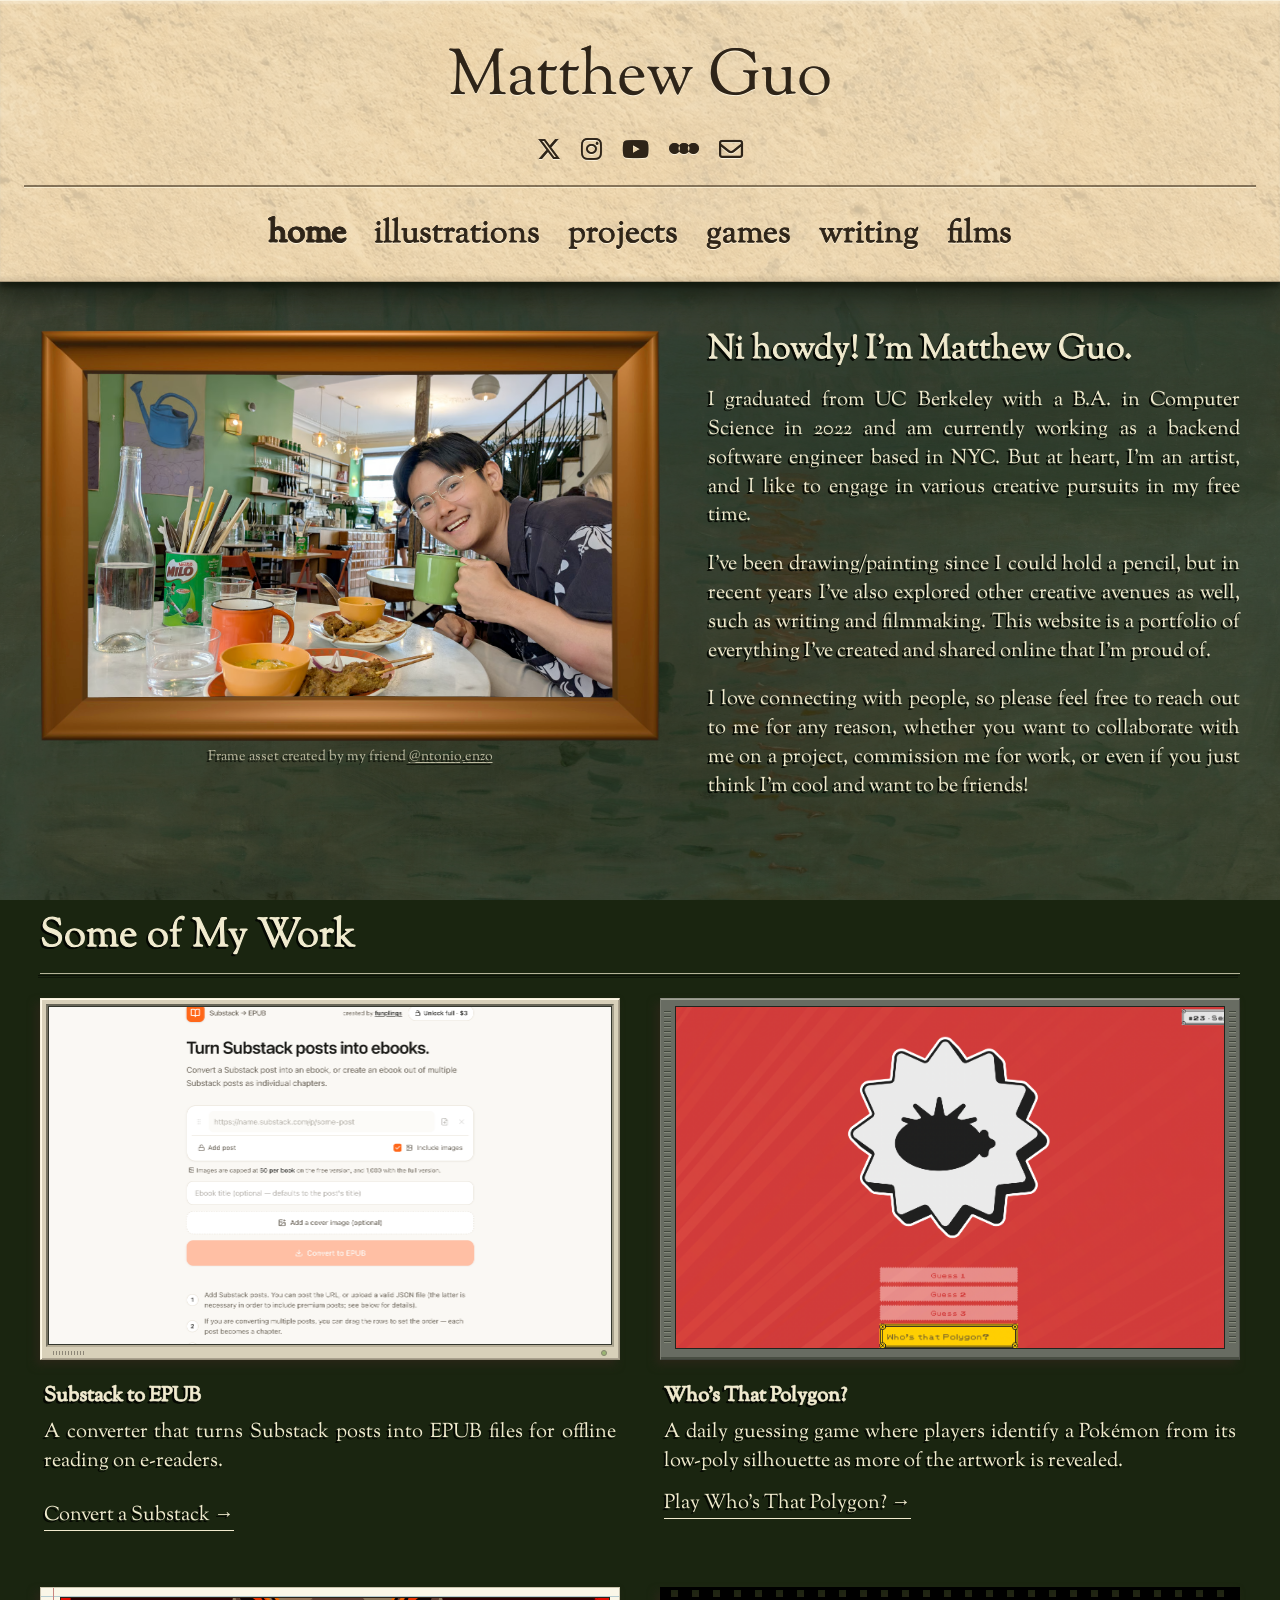
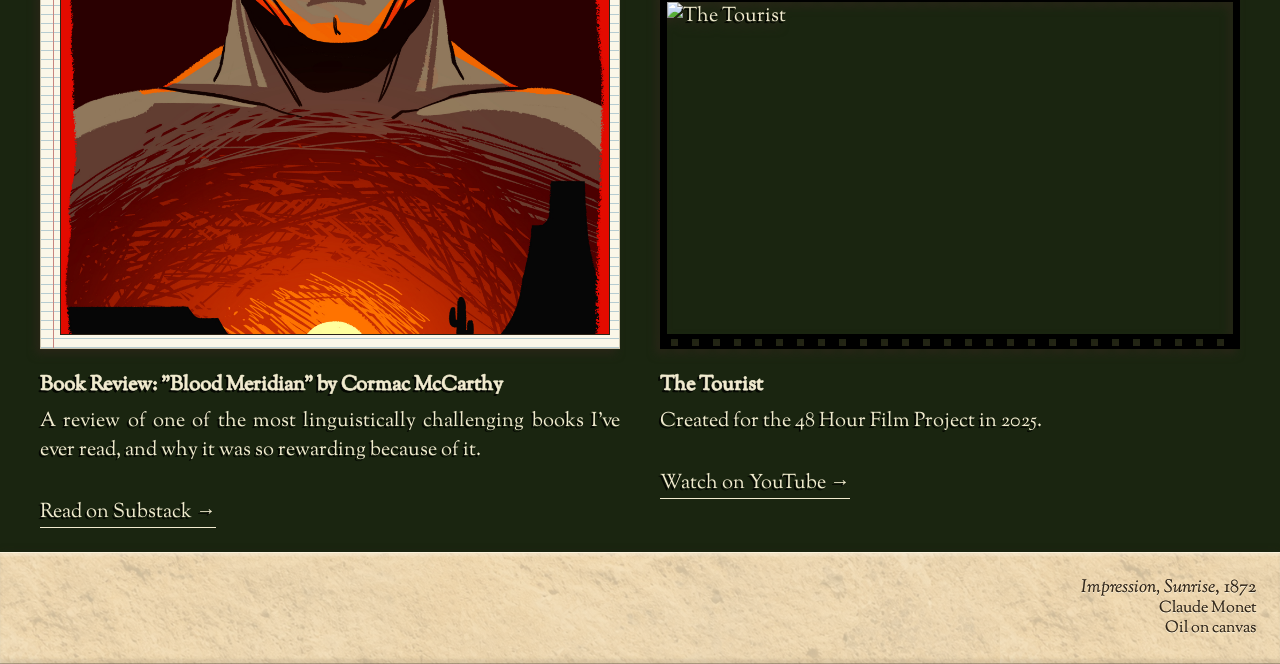
==== commit 5f95d31f: "3.0" ====
--- a/index.html
+++ b/index.html
@@ -5,9 +5,9 @@
     <meta name="viewport" content="width=device-width, initial-scale=1.0">
     <link rel="preconnect" href="https://fonts.googleapis.com">
     <link rel="preconnect" href="https://fonts.gstatic.com" crossorigin>
-    <link href="https://fonts.googleapis.com/css2?family=Habibi&family=Sorts+Mill+Goudy:ital@0;1&display=swap" rel="stylesheet">
-    <link rel="stylesheet" href="styles.css?v=paintings-104">
-    <link rel="stylesheet" href="project-frames.css?v=12">
+    <link href="https://fonts.googleapis.com/css2?family=Sorts+Mill+Goudy:ital@0;1&display=swap" rel="stylesheet">
+    <link rel="stylesheet" href="styles.css?v=body-shadow-116">
+    <link rel="stylesheet" href="project-frames.css?v=14">
     <title>Matthew Guo</title>
     <style>
         .profile {
@@ -188,6 +188,16 @@
             margin-bottom: 0;
         }
 
+        .showcase-heading::after {
+            content: "";
+            display: block;
+            width: 100%;
+            height: 1px;
+            margin-top: 8px;
+            background: rgba(241, 235, 207, 0.72);
+            box-shadow: 0 2px 0 rgba(10, 15, 6, 0.5);
+        }
+
         .showcase {
             margin-top: 24px;
             display: grid;
@@ -393,7 +403,7 @@
         </div>
     </div>
 
-    <script src="header.js?v=paintings-85"></script>
+    <script src="header.js?v=stone-header-87"></script>
     <script>initHeader(null);</script>
 </body>
 </html>
--- a/styles.css
+++ b/styles.css
@@ -1,12 +1,12 @@
 :root {
-    --paper: #f2cc8f;
-    --paper-wash: rgba(235, 225, 200, 0.18);
-    --ink: #2c2519;
-    --ink-rule: rgba(90, 74, 52, 0.32);
+    --forest: #1a2510;
+    --ink: #f1ebcf;
+    --ink-rule: rgba(244, 241, 232, 0.62);
+    --body-text-shadow: -2px 2px 0 rgba(4, 7, 2, 0.98);
 }
 
 body {
-    background-color: var(--paper);
+    background-color: var(--forest);
     color: var(--ink);
     font-family: "Sorts Mill Goudy", serif;
     font-weight: 400;
@@ -51,7 +51,7 @@
     inset: 0;
     overflow: hidden;
     pointer-events: none;
-    background-color: var(--paper);
+    background-color: var(--forest);
 }
 
 .painting-background__image,
@@ -69,12 +69,17 @@
 }
 
 .painting-background__wash {
-    background: var(--paper-wash);
+    background: var(--forest);
+    opacity: 0.5;
 }
 
 .page-software-engineer .painting-background__image,
 .page-game-developer .painting-background__image {
     opacity: 0.44;
+}
+
+.page-illustrator .painting-background__image {
+    opacity: 0.2;
 }
 
 .page-filmmaker .painting-background__image {
@@ -95,11 +100,21 @@
 h1 {
     color: var(--ink);
     font-size: 64px;
-    font-family: "Habibi", serif;
+    font-family: "Sorts Mill Goudy", serif;
     font-weight: 400;
     font-style: normal;
     margin-bottom: 10px;
-    margin-top: 60px;
+    margin-top: 32px;
+}
+
+#site-header .header-divider {
+    content: "";
+    display: block;
+    width: 100%;
+    height: 2px;
+    margin: 16px auto 0;
+    background: rgba(70, 56, 37, 0.62);
+    box-shadow: 0 1px 0 rgba(255, 246, 220, 0.68);
 }
 
 .roles {
@@ -111,11 +126,11 @@
     gap: 8px 28px;
     color: var(--ink);
     font-size: 32px;
-    font-family: "Habibi", serif;
+    font-family: "Sorts Mill Goudy", serif;
     font-weight: 400;
     font-style: normal;
-    margin-top: 0;
-    margin-bottom: 48px;
+    margin: 0;
+    padding: 24px 0;
 }
 
 .roles a {
@@ -392,7 +407,7 @@
 .section-heading {
     display: block;
     color: var(--ink);
-    font-family: "Habibi", serif;
+    font-family: "Sorts Mill Goudy", serif;
     font-size: 28px;
     font-weight: 700;
     text-decoration: none;
@@ -412,12 +427,21 @@
     margin-top: 0;
 }
 
+p a {
+    color: #9a9439;
+    text-decoration-color: currentColor;
+}
+
+p a:visited {
+    color: #77752c;
+}
+
 .social-links {
     display: flex;
     gap: 20px;
-    position: absolute;
-    bottom: 24px;
-    left: 24px;
+    position: relative;
+    justify-content: center;
+    margin: 4px 0 0;
 }
 
 .social-links a {
@@ -434,7 +458,7 @@
 h2 {
     color: var(--ink);
     font-size: 40px;
-    font-family: "Habibi", serif;
+    font-family: "Sorts Mill Goudy", serif;
     font-weight: 400;
     font-style: normal;
     margin-top: 48px;
@@ -444,14 +468,14 @@
 h4 {
     color: var(--ink);
     font-size: 24px;
-    font-family: "Habibi", serif;
+    font-family: "Sorts Mill Goudy", serif;
     font-weight: 300;
     font-style: normal;
     margin-top: 0;
     margin-bottom: 16px;
 }
 
-/* Add weight to Habibi's single regular face without changing other fonts. */
+/* Add weight to the heading font without changing body copy. */
 h2,
 h4,
 .roles,
@@ -507,7 +531,7 @@
     font-size: 16px;
     font-weight: 400;
     text-decoration: none;
-    border-bottom: 1px solid rgba(90, 74, 52, 0.42);
+    border-bottom: 1px solid currentColor;
     transition: opacity 0.2s ease;
 }
 
@@ -515,38 +539,62 @@
     opacity: 0.5;
 }
 
+/* Stone frames the artwork above and below the main content. */
+body > .container:has(#site-header),
+footer {
+    background-color: #d8b77f;
+    background-image:
+        linear-gradient(rgba(242, 223, 187, 0.82), rgba(242, 223, 187, 0.82)),
+        url("src/assets/images/textures/sandstone.jpg");
+    background-size: auto, 1000px 1000px;
+    background-repeat: repeat;
+    border-top: 1px solid rgba(255, 251, 235, 0.75);
+    border-bottom: 1px solid rgba(91, 83, 66, 0.48);
+    box-shadow: inset 0 3px 2px rgba(255, 252, 241, 0.28),
+                inset 0 -4px 3px rgba(83, 75, 59, 0.12),
+                0 -2px 8px rgba(56, 45, 29, 0.10),
+                0 5px 12px rgba(56, 45, 29, 0.18);
+}
+
+body > .container:has(#site-header) {
+    display: flow-root;
+    max-width: none;
+    box-sizing: border-box;
+    z-index: 2;
+    box-shadow: inset 0 3px 2px rgba(255, 252, 241, 0.28),
+                inset 0 -4px 3px rgba(83, 75, 59, 0.12),
+                0 5px 4px rgba(10, 15, 6, 0.48),
+                0 16px 22px rgba(10, 15, 6, 0.55);
+}
+
 .works-section {
-    background:
-        repeating-linear-gradient(
-            125deg,
-            transparent 0 160px,
-            rgba(255, 255, 255, 0.14) 164px,
-            rgba(255, 255, 255, 0.05) 246px,
-            transparent 250px 278px,
-            rgba(255, 255, 255, 0.09) 282px,
-            rgba(255, 255, 255, 0.03) 304px,
-            transparent 308px 560px
-        ),
-        linear-gradient(
-            to bottom,
-            rgba(255, 255, 255, 0.25) 0%,
-            rgba(255, 252, 244, 0.08) 160px,
-            rgba(255, 250, 235, 0.12) 100%
-        ),
-        rgba(250, 243, 224, 0.34);
-    background-size: 100% 100%;
-    background-repeat: no-repeat;
-    backdrop-filter: blur(10px) saturate(1.05);
-    -webkit-backdrop-filter: blur(10px) saturate(1.05);
-    box-shadow: inset 0 1px 0 rgba(255, 255, 255, 0.65),
-                inset 0 -1px 0 rgba(255, 255, 255, 0.25);
-    padding: 24px 0 64px;
-    margin-top: 48px;
+    background: rgba(255, 248, 230, 0);
+    padding: 24px 0 24px;
+    margin-top: 0;
+}
+
+.works-section,
+.works-section * {
+    /* Keep the content legible over the paintings with a crisp, unblurred shadow. */
+    text-shadow: var(--body-text-shadow);
+}
+
+
+/* Composite the shadow after the added stroke, behind the entire glyph. */
+.works-section :is(h2, h4, .section-heading, .software-title-card strong,
+    .writing-window-title, .writing-modal-title, .book-modal-title) {
+    filter: drop-shadow(var(--body-text-shadow));
+}
+
+.works-section :is(h2, h4, .section-heading, .software-title-card strong,
+    .writing-window-title, .writing-modal-title, .book-modal-title),
+.works-section :is(h2, h4, .section-heading, .software-title-card strong,
+    .writing-window-title, .writing-modal-title, .book-modal-title) * {
+    text-shadow: none;
 }
 
 footer {
     position: relative;
-    height: clamp(180px, 32vh, 360px);
     display: flex;
     align-items: flex-end;
     justify-content: flex-end;
@@ -554,6 +602,33 @@
     padding: 24px;
 }
 
+#site-header h1,
+#site-header h1 span,
+#site-header .roles,
+#site-header .roles a,
+#site-header .social-links a,
+footer .painting-credit {
+    color: #2e2418;
+    text-shadow: none;
+}
+
+#site-header h1 span,
+#site-header .roles a,
+#site-header .social-links a,
+footer .painting-credit > span {
+    /* One inset edge, with no dark outline outside the letterform. */
+    filter: url("#stone-incised");
+}
+
+#site-header h1 span {
+    display: inline-block;
+}
+
+#site-header a.active {
+    color: #2e2418;
+    text-shadow: none;
+}
+
 .painting-credit {
     display: flex;
     flex-direction: column;
@@ -584,7 +659,7 @@
     }
 
     #site-header {
-        padding-top: 64px;
+        padding-top: 32px;
     }
 
     h1 {
@@ -594,7 +669,7 @@
 
     .roles {
         font-size: 17px;
-        margin-bottom: 16px;
+        padding: 16px 0;
         gap: 4px 16px;
     }
 
@@ -603,8 +678,6 @@
     }
 
     .social-links {
-        bottom: 16px;
-        left: 32px;
         gap: 14px;
     }
 
@@ -613,7 +686,7 @@
     }
 
     footer {
-        padding: 16px 32px 64px;
+        padding: 16px 32px;
     }
 
     .project-frame {
--- a/project-frames.css
+++ b/project-frames.css
@@ -129,7 +129,6 @@
     flex-direction: column;
     min-width: 0;
     isolation: isolate;
-    transition: transform 220ms ease;
 }
 
 /* A thin molded-plastic rim and grip grooves surround the cartridge label. */
@@ -178,7 +177,6 @@
     outline-offset: 6px;
 }
 @media (hover: hover) and (prefers-reduced-motion: no-preference) {
-    .game-entry:hover { transform: translateY(-4px); }
     .cartridge-frame:hover .game-thumbnail { filter: brightness(1.06); }
 }
 .game-info {
@@ -241,8 +239,8 @@
     padding: 13px 5px;
     border: 0;
     border-radius: 0;
-    background: linear-gradient(#24231f, #24231f) left center / 5px 100% no-repeat,
-                linear-gradient(#24231f, #24231f) right center / 5px 100% no-repeat;
+    background: linear-gradient(#000000, #000000) left center / 5px 100% no-repeat,
+                linear-gradient(#000000, #000000) right center / 5px 100% no-repeat;
 }
 .film-frame::before,
 .film-frame::after {
@@ -252,8 +250,8 @@
     right: 5px;
     height: 13px;
     box-sizing: border-box;
-    border-block: 3px solid #24231f;
-    background: repeating-linear-gradient(to right, #24231f 0 6px, transparent 6px 13px, #24231f 13px 21px);
+    border-block: 3px solid #000000;
+    background: repeating-linear-gradient(to right, #000000 0 6px, transparent 6px 13px, #000000 13px 21px);
     pointer-events: none;
 }
 .film-frame::before { top: 0; }
@@ -264,7 +262,7 @@
     width: 100%;
     max-width: none;
     box-sizing: border-box;
-    border: 2px solid #24231f;
+    border: 2px solid #000000;
     border-radius: 0;
     outline: 0;
 }
@@ -313,6 +311,30 @@
     aspect-ratio: auto;
     object-fit: cover;
 }
+
+.monitor-frame > img,
+.paper-frame > img,
+.film-frame > img {
+    transition: filter 220ms ease;
+}
+
+@media (hover: hover) {
+    .monitor-frame:hover > img,
+    .cartridge-frame:hover .game-thumbnail,
+    .paper-frame:hover > img,
+    .film-frame:hover > img {
+        filter: brightness(1.25);
+    }
+}
+
+@media (prefers-reduced-motion: reduce) {
+    .monitor-frame > img,
+    .paper-frame > img,
+    .film-frame > img {
+        transition: none;
+    }
+}
+
 @media (max-width: 768px) {
     .project-grid { grid-template-columns: minmax(0, 1fr); }
 }
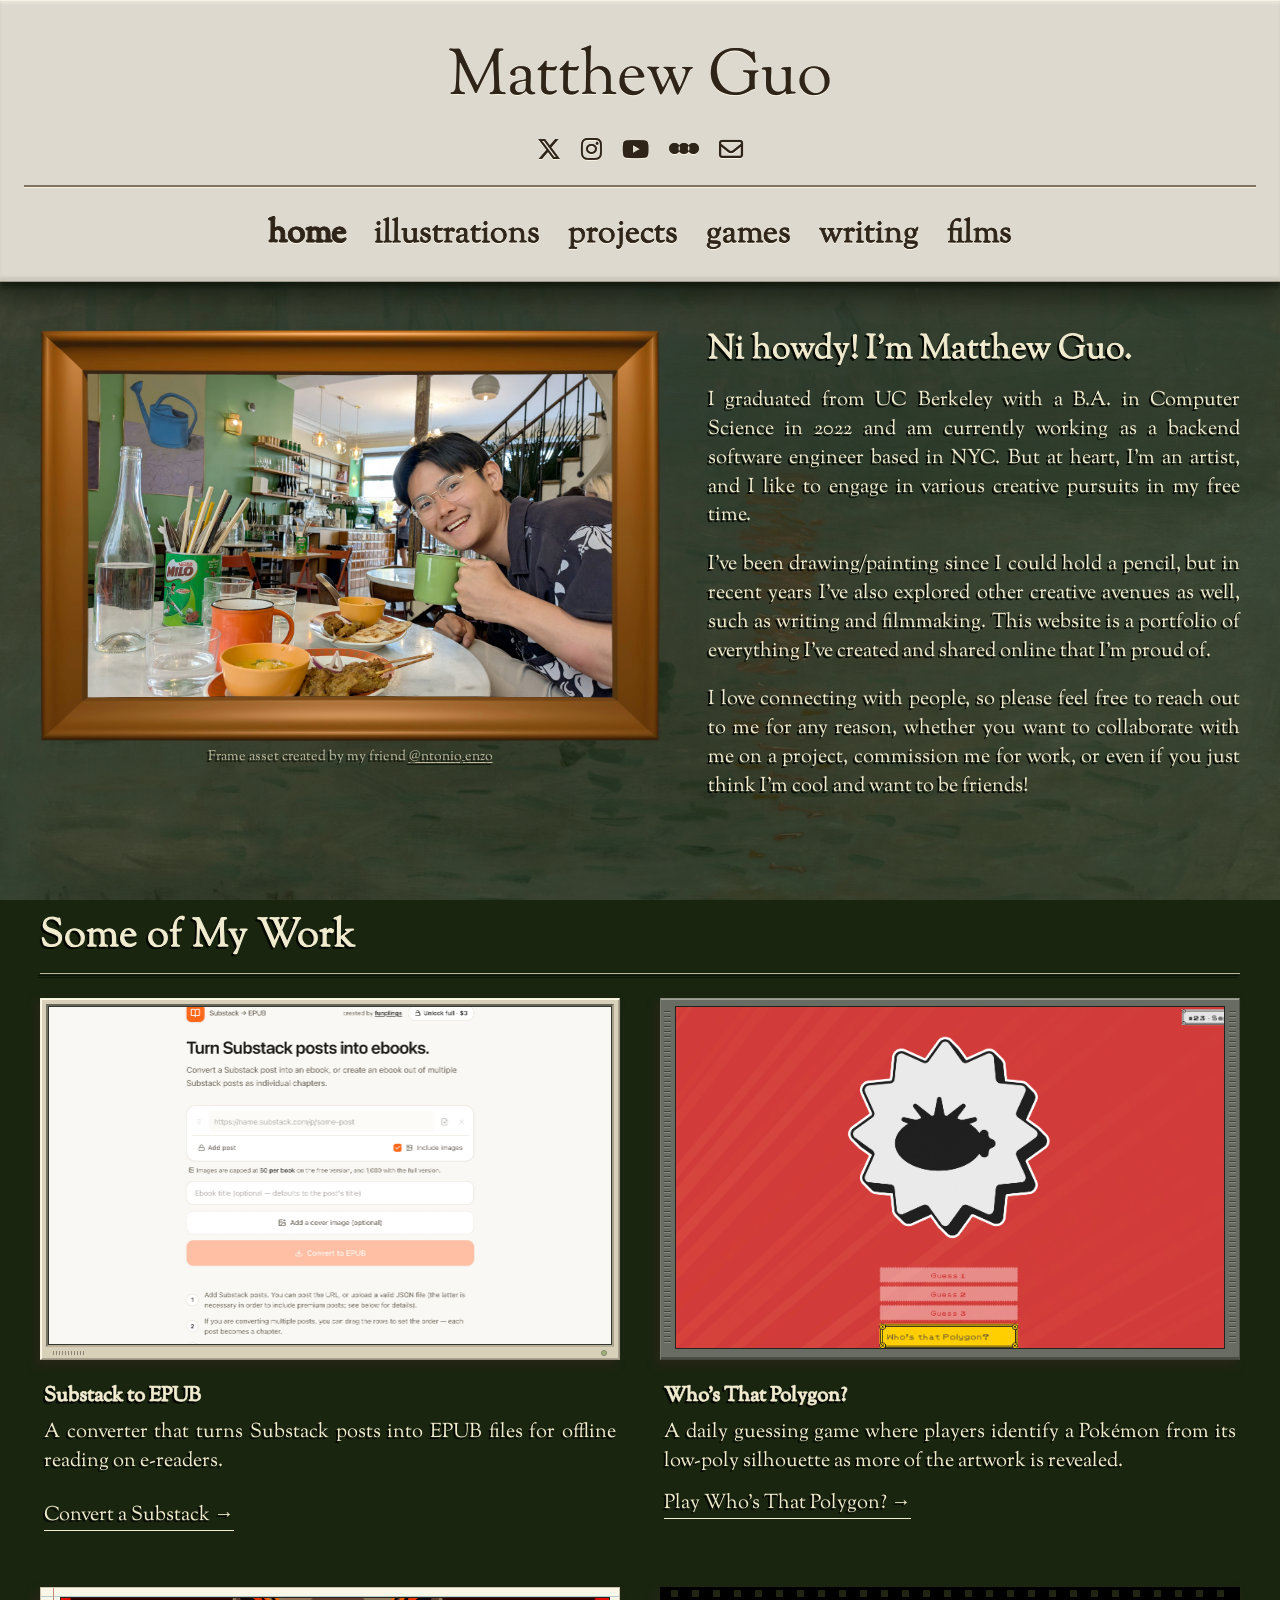
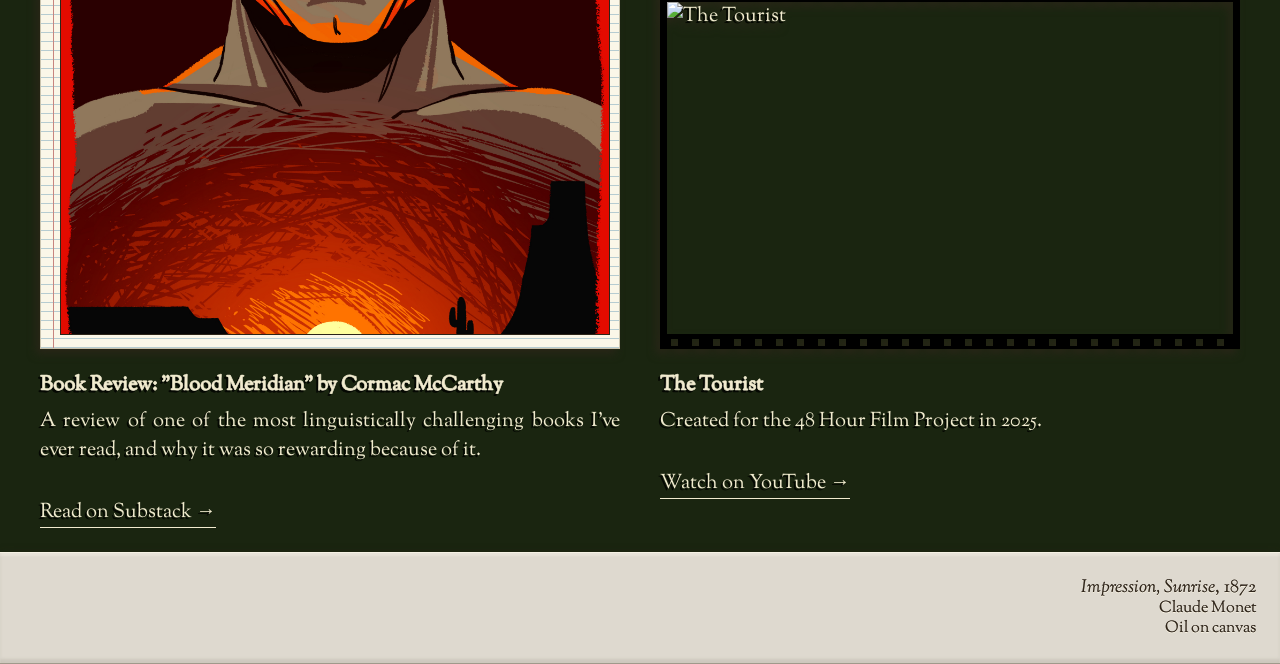
==== commit 8da81353: "Update portfolio content and local preview" ====
--- a/index.html
+++ b/index.html
@@ -6,7 +6,7 @@
     <link rel="preconnect" href="https://fonts.googleapis.com">
     <link rel="preconnect" href="https://fonts.gstatic.com" crossorigin>
     <link href="https://fonts.googleapis.com/css2?family=Sorts+Mill+Goudy:ital@0;1&display=swap" rel="stylesheet">
-    <link rel="stylesheet" href="styles.css?v=body-shadow-116">
+    <link rel="stylesheet" href="styles.css?v=no-edge-bounce-120">
     <link rel="stylesheet" href="project-frames.css?v=14">
     <title>Matthew Guo</title>
     <style>
@@ -347,13 +347,13 @@
             <div class="showcase-dev-grid">
                 <div class="showcase-section">
                     <div class="software-entry">
-                        <a href="https://funplings.zo.space/substack" target="_blank" rel="noopener" class="monitor-frame" aria-label="Open Substack to EPUB converter">
+                        <a href="https://substack-epub.vercel.app/" target="_blank" rel="noopener" class="monitor-frame" aria-label="Open Substack to EPUB converter">
                             <img src="src/assets/images/software/substack_epub_preview.png" class="software-thumbnail software-thumbnail--screenshot" alt="Substack to EPUB converter preview" loading="lazy" decoding="async">
                         </a>
                         <div class="software-info">
                             <h4><b>Substack to EPUB</b></h4>
                             <p>A converter that turns Substack posts into EPUB files for offline reading on e-readers.</p>
-                            <a href="https://funplings.zo.space/substack" target="_blank" class="read-link">Convert a Substack →</a>
+                            <a href="https://substack-epub.vercel.app/" target="_blank" class="read-link">Convert a Substack →</a>
                         </div>
                     </div>
                 </div>
--- a/styles.css
+++ b/styles.css
@@ -2,7 +2,18 @@
     --forest: #1a2510;
     --ink: #f1ebcf;
     --ink-rule: rgba(244, 241, 232, 0.62);
+    --stone: #ded9cf;
     --body-text-shadow: -2px 2px 0 rgba(4, 7, 2, 0.98);
+}
+
+html {
+    background-color: var(--stone);
+}
+
+html,
+body {
+    /* Stop native edge bounce from exposing the fixed painting. */
+    overscroll-behavior: none;
 }
 
 body {
@@ -542,12 +553,7 @@
 /* Stone frames the artwork above and below the main content. */
 body > .container:has(#site-header),
 footer {
-    background-color: #d8b77f;
-    background-image:
-        linear-gradient(rgba(242, 223, 187, 0.82), rgba(242, 223, 187, 0.82)),
-        url("src/assets/images/textures/sandstone.jpg");
-    background-size: auto, 1000px 1000px;
-    background-repeat: repeat;
+    background-color: var(--stone);
     border-top: 1px solid rgba(255, 251, 235, 0.75);
     border-bottom: 1px solid rgba(91, 83, 66, 0.48);
     box-shadow: inset 0 3px 2px rgba(255, 252, 241, 0.28),
